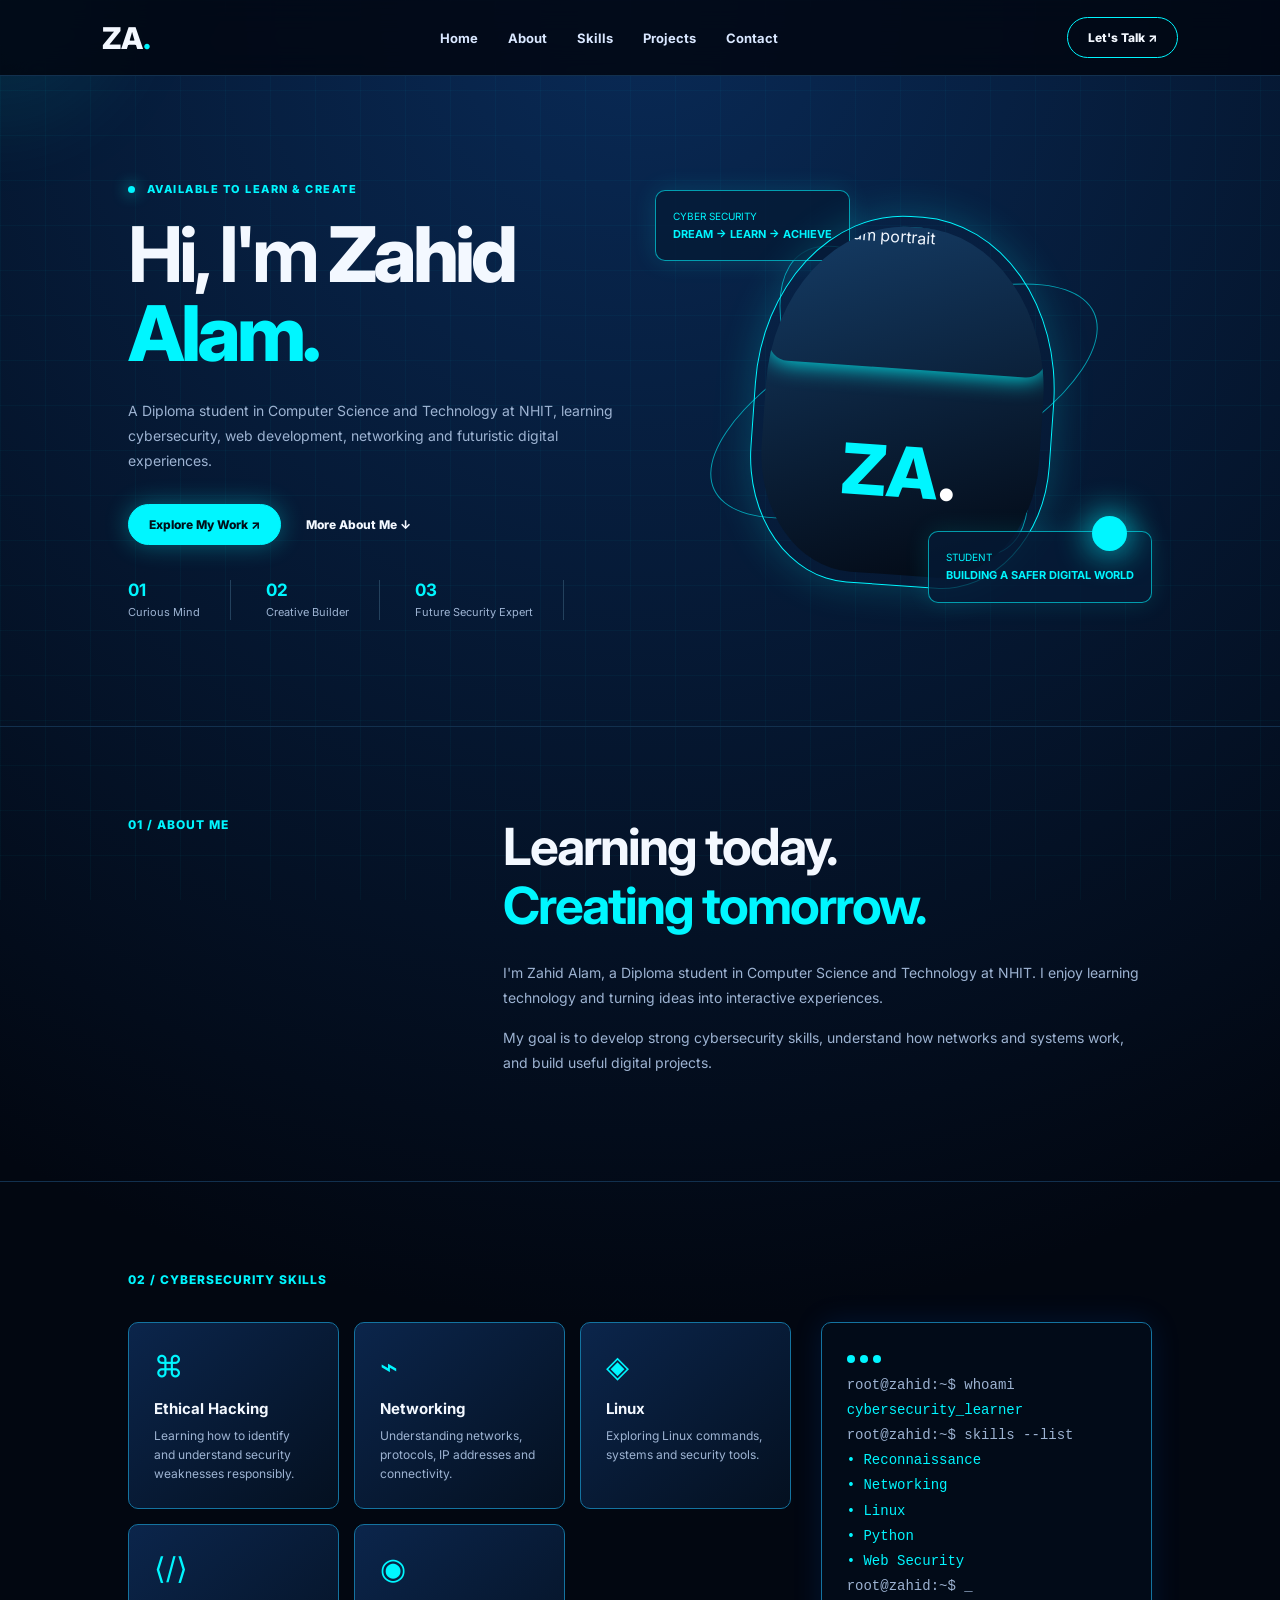
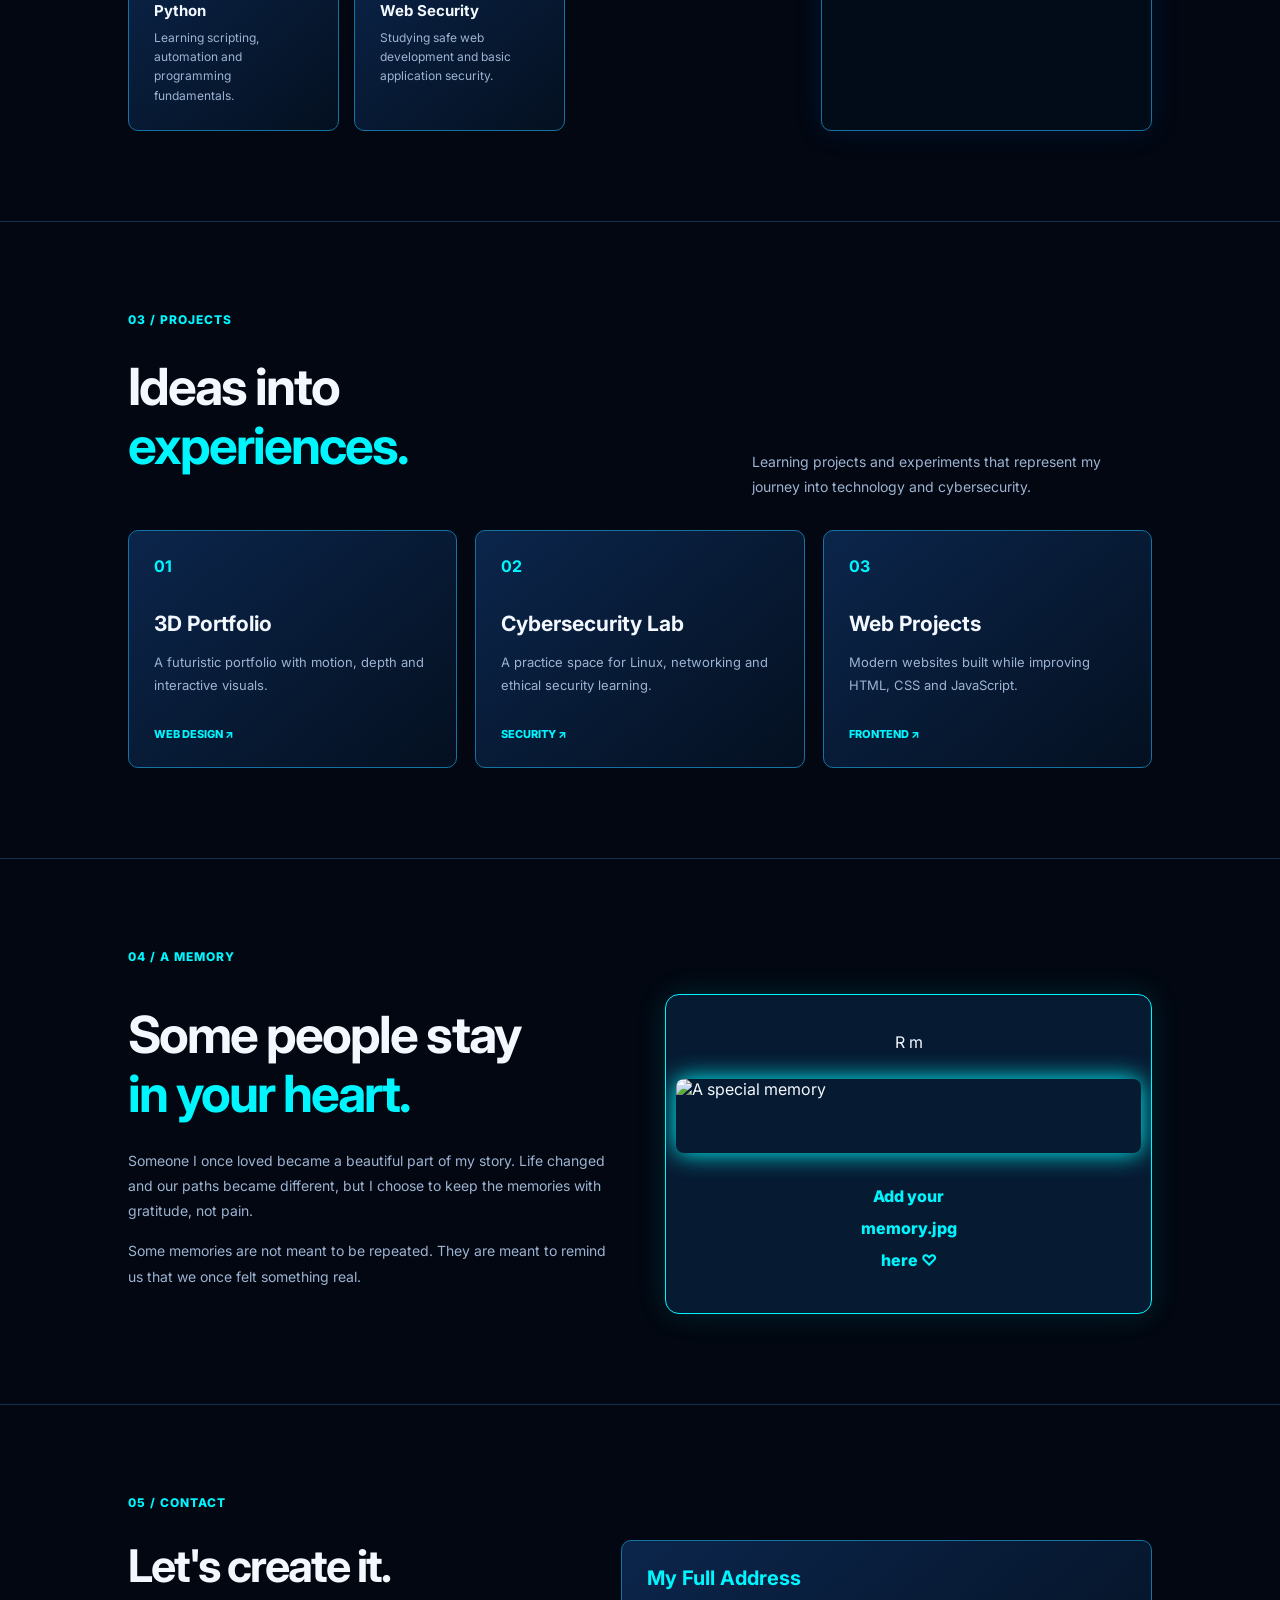
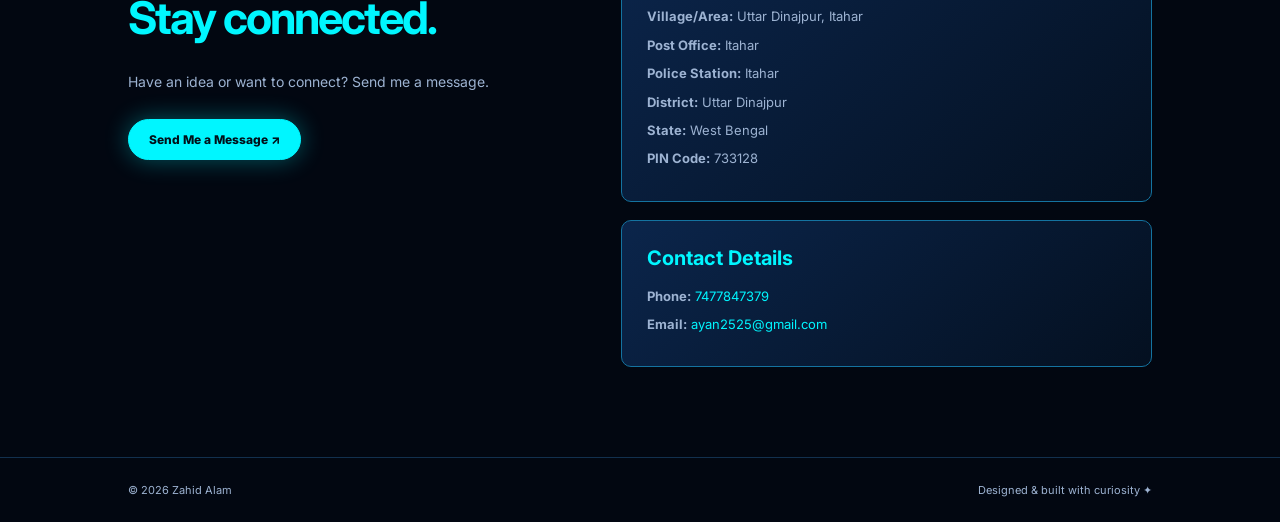
==== index.html @ 46b8267a "Add files via upload" ====
<!DOCTYPE html>
<html lang="en">
<head>
  <meta charset="UTF-8">
  <meta name="viewport" content="width=device-width, initial-scale=1.0">
  <title>Zahid Alam | Cybersecurity Portfolio</title>
  <link rel="preconnect" href="https://fonts.googleapis.com">
  <link href="https://fonts.googleapis.com/css2?family=Inter:wght@400;500;600;700;800&display=swap" rel="stylesheet">
  <link rel="stylesheet" href="style.css">
</head>
<body>
  <div class="cursor-glow"></div>
  <div class="grid-bg"></div>

  <header class="navbar">
    <a href="#home" class="logo">ZA<span>.</span></a>
    <nav>
      <a href="#home">Home</a>
      <a href="#about">About</a>
      <a href="#skills">Skills</a>
      <a href="#projects">Projects</a>
      <a href="#contact">Contact</a>
    </nav>
    <a href="#contact" class="outline-btn">Let's Talk ↗</a>
  </header>

  <main>
    <section id="home" class="hero section">
      <div class="hero-text reveal">
        <div class="eyebrow"><span></span> AVAILABLE TO LEARN & CREATE</div>
        <h1>Hi, I'm <b>Zahid</b><br><strong>Alam.</strong></h1>
        <p>A Diploma student in Computer Science and Technology at NHIT, learning cybersecurity, web development, networking and futuristic digital experiences.</p>
        <div class="buttons">
          <a href="#projects" class="primary-btn">Explore My Work ↗</a>
          <a href="#about" class="text-btn">More About Me ↓</a>
        </div>
        <div class="stats">
          <div><b>01</b><span>Curious Mind</span></div>
          <div><b>02</b><span>Creative Builder</span></div>
          <div><b>03</b><span>Future Security Expert</span></div>
        </div>
      </div>

      <div class="hero-art reveal">
        <div class="orbit orbit-one"></div>
        <div class="orbit orbit-two"></div>
        <div class="holo-card top-card">CYBER SECURITY<br><b>DREAM → LEARN → ACHIEVE</b></div>
        <div class="portrait">
          <div class="portrait-inner">
            <img src="images/zahid.jpg" alt="Zahid Alam portrait">
            <div class="avatar-placeholder">ZA<span>.</span></div>
          </div>
        </div>
        <div class="holo-card bottom-card">STUDENT<br><b>BUILDING A SAFER DIGITAL WORLD</b></div>
        <div class="orb"></div>
      </div>
    </section>

    <section id="about" class="section two-column">
      <div class="section-label">01 / ABOUT ME</div>
      <div class="content">
        <h2>Learning today.<br><span>Creating tomorrow.</span></h2>
        <p>I'm Zahid Alam, a Diploma student in Computer Science and Technology at NHIT. I enjoy learning technology and turning ideas into interactive experiences.</p>
        <p>My goal is to develop strong cybersecurity skills, understand how networks and systems work, and build useful digital projects.</p>
      </div>
    </section>

    <section id="skills" class="section">
      <div class="section-label">02 / CYBERSECURITY SKILLS</div>
      <div class="skills-layout">
        <div class="skills-grid">
          <div class="skill-card"><i>⌘</i><h3>Ethical Hacking</h3><p>Learning how to identify and understand security weaknesses responsibly.</p></div>
          <div class="skill-card"><i>⌁</i><h3>Networking</h3><p>Understanding networks, protocols, IP addresses and connectivity.</p></div>
          <div class="skill-card"><i>◈</i><h3>Linux</h3><p>Exploring Linux commands, systems and security tools.</p></div>
          <div class="skill-card"><i>⟨/⟩</i><h3>Python</h3><p>Learning scripting, automation and programming fundamentals.</p></div>
          <div class="skill-card"><i>◉</i><h3>Web Security</h3><p>Studying safe web development and basic application security.</p></div>
        </div>
        <div class="terminal">
          <div class="terminal-head"><span></span><span></span><span></span></div>
          <p>root@zahid:~$ whoami</p>
          <p class="cyan">cybersecurity_learner</p>
          <p>root@zahid:~$ skills --list</p>
          <p class="cyan">• Reconnaissance</p>
          <p class="cyan">• Networking</p>
          <p class="cyan">• Linux</p>
          <p class="cyan">• Python</p>
          <p class="cyan">• Web Security</p>
          <p>root@zahid:~$ <span class="blink">_</span></p>
        </div>
      </div>
    </section>

    <section id="projects" class="section">
      <div class="section-label">03 / PROJECTS</div>
      <div class="heading-row">
        <div><h2>Ideas into<br><span>experiences.</span></h2></div>
        <p>Learning projects and experiments that represent my journey into technology and cybersecurity.</p>
      </div>
      <div class="project-grid">
        <article class="project-card"><b>01</b><h3>3D Portfolio</h3><p>A futuristic portfolio with motion, depth and interactive visuals.</p><span>WEB DESIGN ↗</span></article>
        <article class="project-card"><b>02</b><h3>Cybersecurity Lab</h3><p>A practice space for Linux, networking and ethical security learning.</p><span>SECURITY ↗</span></article>
        <article class="project-card"><b>03</b><h3>Web Projects</h3><p>Modern websites built while improving HTML, CSS and JavaScript.</p><span>FRONTEND ↗</span></article>
      </div>
    </section>

    <section id="memory" class="section memory-section">
      <div class="section-label">04 / A MEMORY</div>
      <div class="memory-content">
        <div>
          <h2>Some people stay<br><span>in your heart.</span></h2>
          <p>Someone I once loved became a beautiful part of my story. Life changed and our paths became different, but I choose to keep the memories with gratitude, not pain.</p>
          <p>Some memories are not meant to be repeated. They are meant to remind us that we once felt something real.</p>
        </div>
        <div class="memory-frame">
          R m<img src="images/memory.jpg" alt="A special memory">
          <div class="memory-placeholder">Add your<br>memory.jpg<br>here ♡</div>
        </div>
      </div>
    </section>

    <section id="contact" class="section contact-section">
      <div class="section-label">05 / CONTACT</div>
      <div class="contact-layout">
        <div>
          <h2>Let's create it.<br><span>Stay connected.</span></h2>
          <p>Have an idea or want to connect? Send me a message.</p>
          <a class="primary-btn" href="mailto:ayan2525@gmail.com">Send Me a Message ↗</a>
        </div>
        <div class="contact-cards">
          <div class="contact-card">
            <h3>My Full Address</h3>
            <p><b>Village/Area:</b> Uttar Dinajpur, Itahar</p>
            <p><b>Post Office:</b> Itahar</p>
            <p><b>Police Station:</b> Itahar</p>
            <p><b>District:</b> Uttar Dinajpur</p>
            <p><b>State:</b> West Bengal</p>
            <p><b>PIN Code:</b> 733128</p>
          </div>
          <div class="contact-card">
            <h3>Contact Details</h3>
            <p><b>Phone:</b> <a href="tel:7477847379">7477847379</a></p>
            <p><b>Email:</b> <a href="mailto:ayan2525@gmail.com">ayan2525@gmail.com</a></p>
          </div>
        </div>
      </div>
    </section>
  </main>

  <footer><span>© 2026 Zahid Alam</span><span>Designed & built with curiosity ✦</span></footer>
  <script src="script.js"></script>
</body>
</html>
---- style.css ----
*{margin:0;padding:0;box-sizing:border-box}
:root{--bg:#020711;--panel:#07152d;--cyan:#00f6ff;--blue:#1764ff;--text:#f3f8ff;--muted:#9db3d2}
html{scroll-behavior:smooth}
body{font-family:Inter,sans-serif;background:radial-gradient(circle at 50% 0,#092a56 0,transparent 35%),var(--bg);color:var(--text);overflow-x:hidden}
body:before{content:"";position:fixed;inset:0;background:linear-gradient(rgba(0,246,255,.035) 1px,transparent 1px),linear-gradient(90deg,rgba(0,246,255,.035) 1px,transparent 1px);background-size:45px 45px;pointer-events:none;z-index:-1}
a{color:inherit;text-decoration:none}.navbar{height:76px;display:flex;align-items:center;justify-content:space-between;padding:0 8%;border-bottom:1px solid #12304e;position:sticky;top:0;background:rgba(2,7,17,.85);backdrop-filter:blur(15px);z-index:20}.logo{font-size:30px;font-weight:800}.logo span,h1 strong,h2 span{color:var(--cyan)}nav{display:flex;gap:30px}nav a{font-size:13px;font-weight:700;color:#d9e7ff}nav a:hover{color:var(--cyan)}.outline-btn,.primary-btn{border:1px solid var(--cyan);border-radius:30px;padding:12px 20px;font-size:12px;font-weight:800}.primary-btn{display:inline-block;background:var(--cyan);color:#00101a;box-shadow:0 0 25px #00f6ff55}.section{padding:90px 10%;border-bottom:1px solid #12304e;position:relative}.hero{min-height:650px;display:grid;grid-template-columns:1fr 1fr;align-items:center;gap:30px}.eyebrow{font-size:11px;letter-spacing:1.5px;color:var(--cyan);font-weight:800;margin-bottom:20px}.eyebrow span{display:inline-block;width:7px;height:7px;background:var(--cyan);border-radius:50%;box-shadow:0 0 15px var(--cyan);margin-right:8px}h1{font-size:clamp(45px,6vw,80px);line-height:1.02;letter-spacing:-4px;margin-bottom:25px}h1 b{font-weight:800}h1 strong{font-weight:800}p{color:var(--muted);line-height:1.8;font-size:14px}.hero-text>p{max-width:540px}.buttons{display:flex;gap:25px;align-items:center;margin:30px 0}.text-btn{font-size:12px;font-weight:800}.stats{display:flex;gap:35px;margin-top:35px}.stats div{border-right:1px solid #23415d;padding-right:30px}.stats b{display:block;color:var(--cyan);font-size:17px}.stats span{font-size:11px;color:var(--muted)}.hero-art{height:470px;position:relative;display:grid;place-items:center}.portrait{width:300px;height:370px;border:1px solid var(--cyan);border-radius:48% 48% 35% 35%;padding:10px;transform:rotate(4deg);box-shadow:0 0 40px #00f6ff33}.portrait-inner{height:100%;border-radius:inherit;background:linear-gradient(160deg,#153d67,#020711);display:grid;place-items:center;overflow:hidden}.portrait img{width:100%;height:100%;object-fit:cover}.avatar-placeholder{font-size:70px;font-weight:800;color:var(--cyan)}.avatar-placeholder span{color:white}.orbit{position:absolute;border:1px solid #00f6ff99;border-radius:50%;width:420px;height:170px;transform:rotate(-25deg)}.orbit-two{transform:rotate(55deg);width:360px}.orb{position:absolute;width:35px;height:35px;border-radius:50%;background:var(--cyan);box-shadow:0 0 35px var(--cyan);right:5%;bottom:18%}.holo-card{position:absolute;border:1px solid #00f6ff99;background:#061b36cc;padding:17px;border-radius:10px;color:var(--cyan);font-size:10px;line-height:1.7;box-shadow:0 0 25px #00f6ff22}.holo-card b{font-size:11px}.top-card{top:5%;left:0}.bottom-card{bottom:7%;right:0}.two-column{display:grid;grid-template-columns:1fr 2fr;gap:50px}.section-label{color:var(--cyan);font-size:12px;font-weight:800;letter-spacing:1px}.content h2,h2{font-size:clamp(32px,4vw,52px);line-height:1.15;letter-spacing:-2px;margin-bottom:25px}.content p{margin:15px 0;max-width:700px}.skills-layout{display:grid;grid-template-columns:2fr 1fr;gap:30px;margin-top:35px}.skills-grid{display:grid;grid-template-columns:repeat(3,1fr);gap:15px}.skill-card,.project-card,.contact-card{background:linear-gradient(140deg,#0b254b,#041020);border:1px solid #1473a0;border-radius:10px;padding:25px;transition:.3s}.skill-card:hover,.project-card:hover{transform:translateY(-7px);box-shadow:0 0 25px #00f6ff22}.skill-card i{font-style:normal;color:var(--cyan);font-size:30px}.skill-card h3{font-size:15px;margin:15px 0 8px}.skill-card p{font-size:12px;line-height:1.6}.terminal{border:1px solid #1473a0;border-radius:10px;padding:25px;background:#020b18;font-family:monospace;font-size:12px;line-height:2.1;box-shadow:0 0 30px #006dff22}.terminal-head span{display:inline-block;width:8px;height:8px;border-radius:50%;background:var(--cyan);margin-right:5px}.cyan{color:var(--cyan)}.blink{animation:blink 1s infinite}@keyframes blink{50%{opacity:0}}.heading-row{display:flex;justify-content:space-between;align-items:end;gap:30px;margin:30px 0}.heading-row p{max-width:400px}.project-grid{display:grid;grid-template-columns:repeat(3,1fr);gap:18px}.project-card b{color:var(--cyan)}.project-card h3{font-size:21px;margin:35px 0 15px}.project-card p{font-size:13px;margin-bottom:25px}.project-card span{color:var(--cyan);font-size:11px;font-weight:800}.memory-content{display:grid;grid-template-columns:1fr 1fr;gap:50px;margin-top:30px;align-items:center}.memory-content p{margin:15px 0}.memory-frame{height:320px;border:1px solid var(--cyan);border-radius:14px;padding:10px;background:#061a32;box-shadow:0 0 30px #00f6ff22;display:grid;place-items:center;overflow:hidden}.memory-frame img{width:100%;height:100%;object-fit:cover;border-radius:8px}.memory-placeholder{text-align:center;color:var(--cyan);line-height:2;font-weight:800}.contact-layout{display:grid;grid-template-columns:1fr 1.2fr;gap:50px;align-items:start;margin-top:30px}.contact-layout h2{font-size:45px}.contact-layout p{margin:15px 0 25px}.contact-cards{display:grid;gap:18px}.contact-card h3{font-size:20px;color:var(--cyan);margin-bottom:15px}.contact-card p{margin:5px 0;font-size:13px}.contact-card a{color:var(--cyan)}footer{display:flex;justify-content:space-between;padding:25px 10%;font-size:11px;color:var(--muted)}.cursor-glow{position:fixed;width:250px;height:250px;border-radius:50%;background:#00f6ff12;filter:blur(40px);pointer-events:none;transform:translate(-50%,-50%);z-index:-1}.reveal{animation:rise 1s ease both}@keyframes rise{from{opacity:0;transform:translateY(25px)}to{opacity:1;transform:translateY(0)}}@media(max-width:900px){nav{display:none}.hero,.two-column,.skills-layout,.memory-content,.contact-layout{grid-template-columns:1fr}.hero-art{height:400px}.skills-grid{grid-template-columns:repeat(2,1fr)}.project-grid{grid-template-columns:1fr}.section{padding:65px 7%}.heading-row{display:block}.heading-row p{margin-top:20px}.stats{gap:15px}.stats div{padding-right:12px}}@media(max-width:500px){.skills-grid{grid-template-columns:1fr}.navbar{padding:0 5%}.outline-btn{padding:9px 12px}.hero-art{transform:scale(.8);margin:-40px 0}.buttons{flex-wrap:wrap}}
img {
    width: 100%;
    border-radius: 20px;
    box-shadow: 0 0 25px cyan;
    transition: 0.5s;
}

img:hover {
    transform: scale(1.05) rotateY(5deg);
}
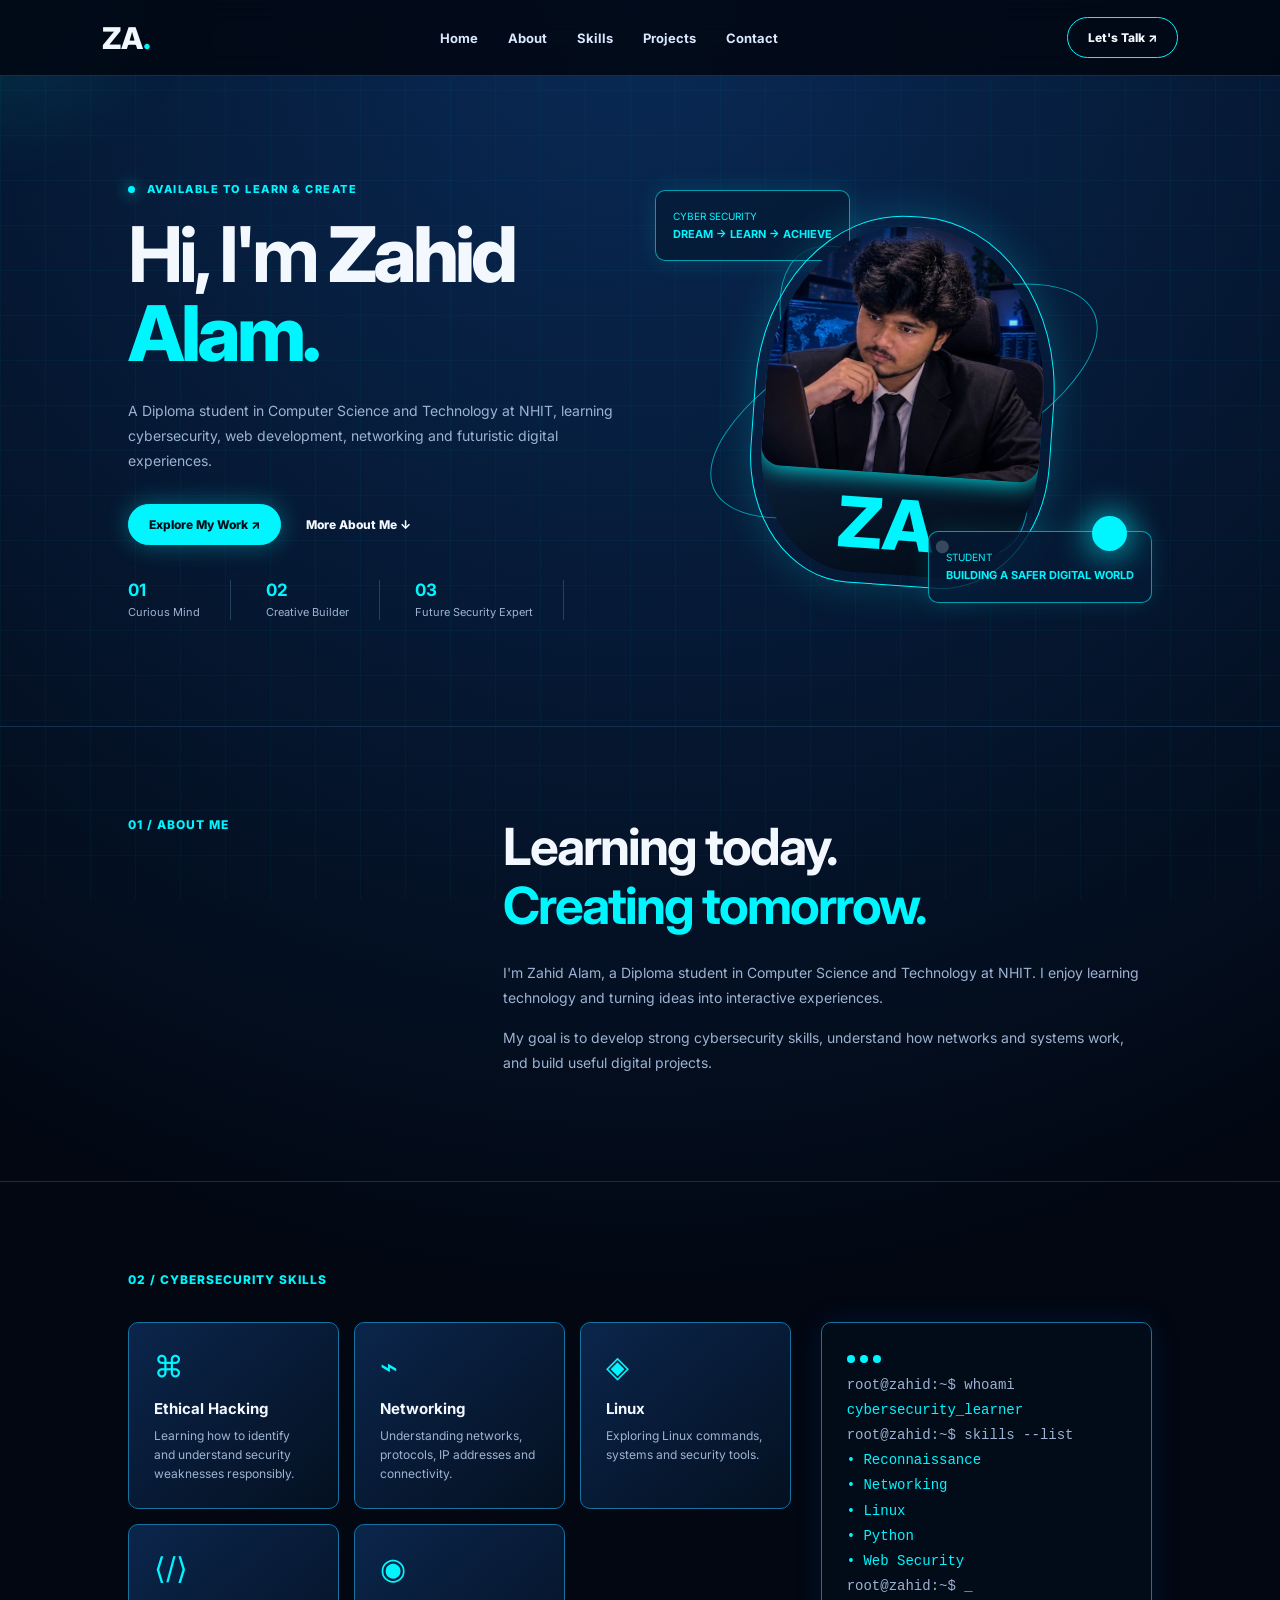
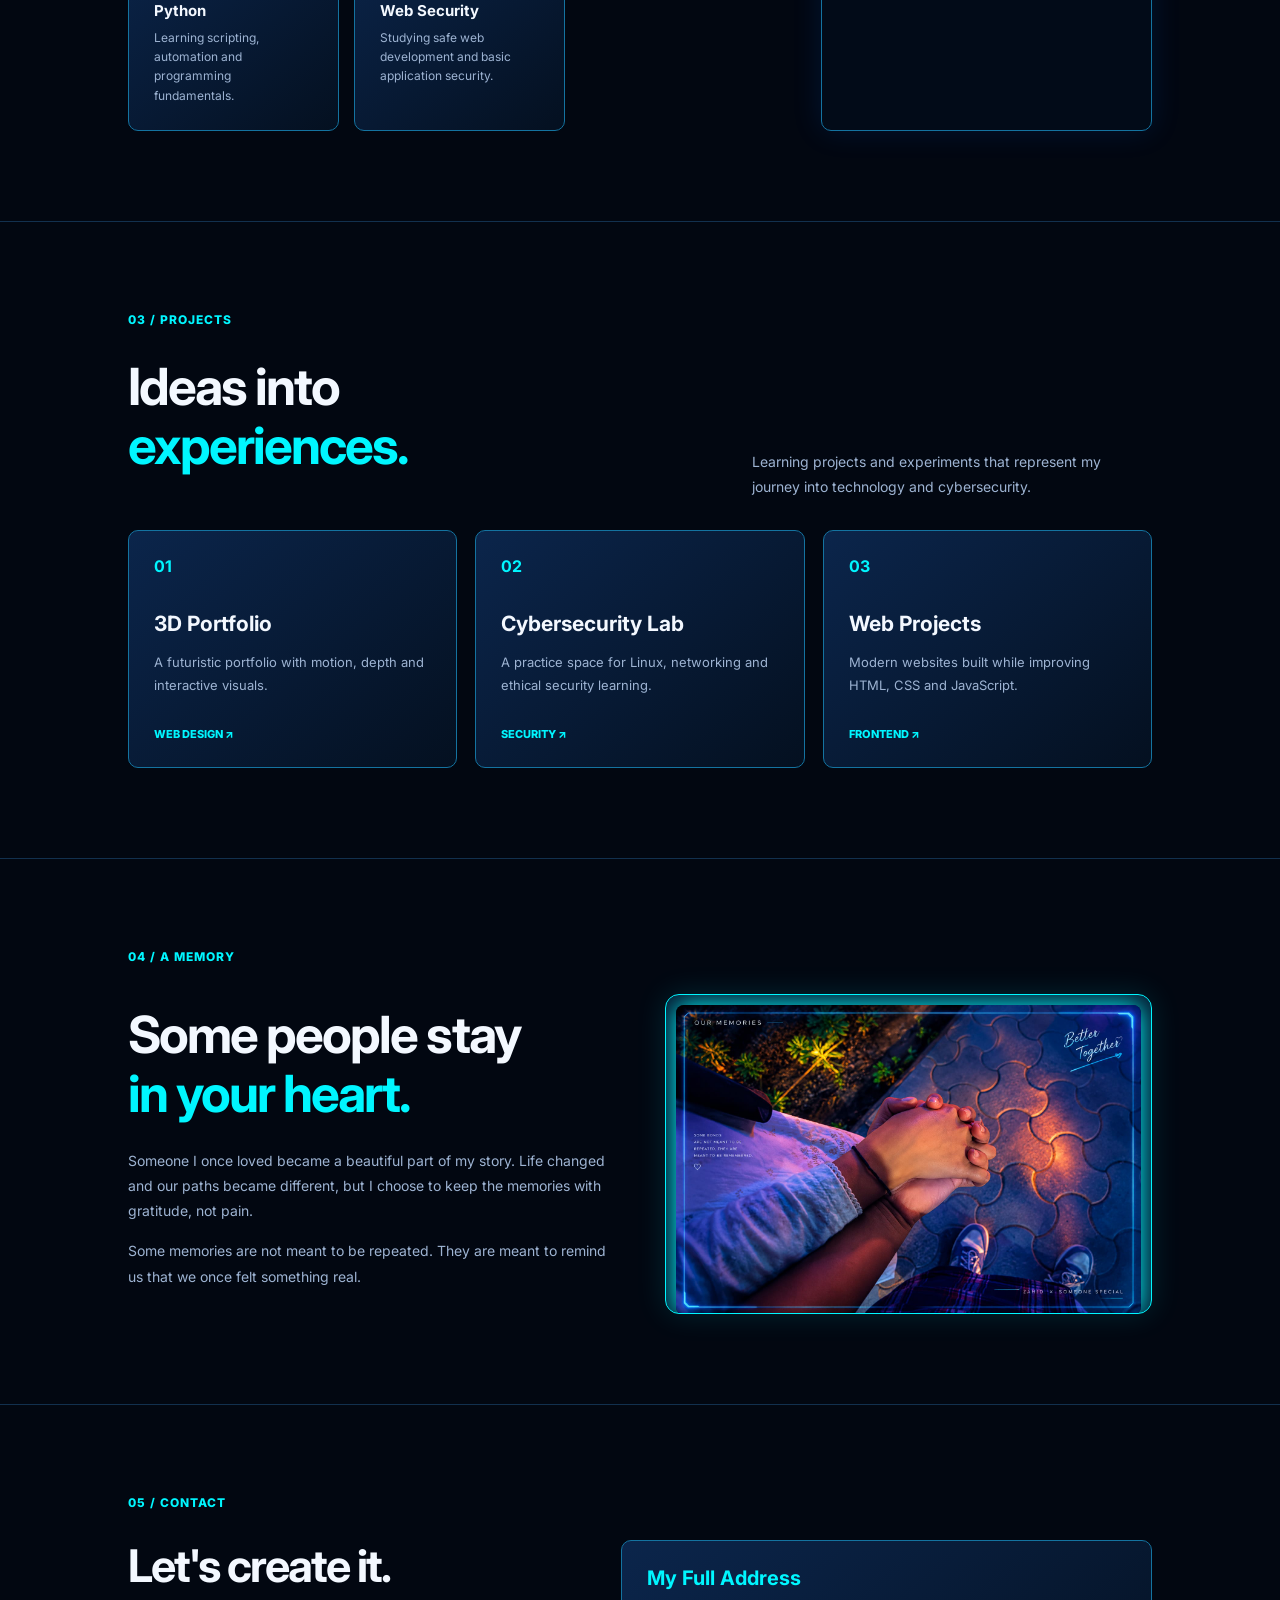
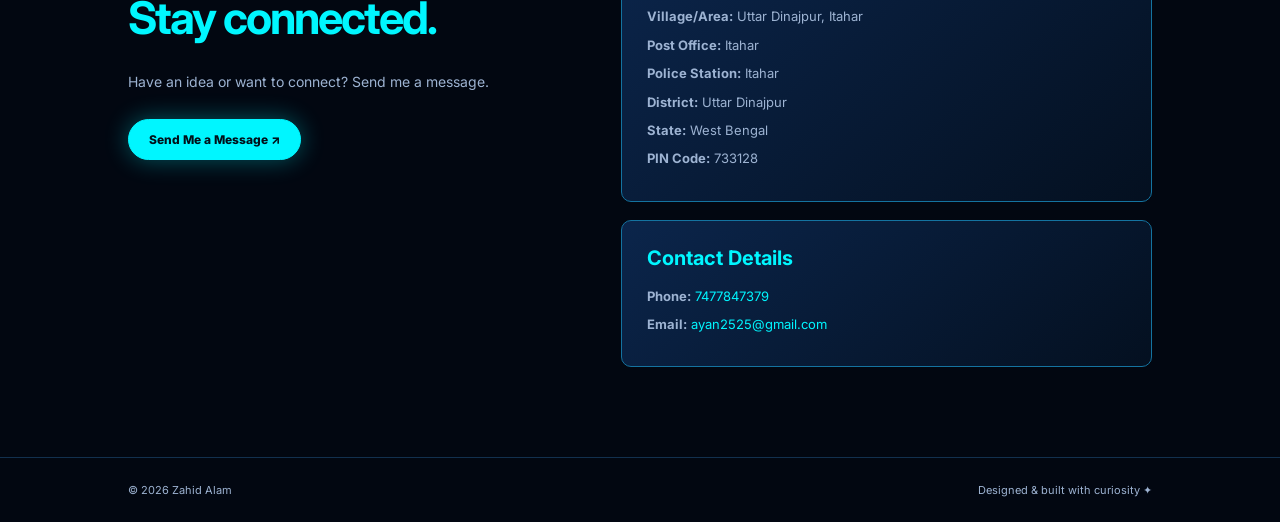
==== commit 9376c34b: "Add files via upload" ====
--- a/index.html
+++ b/index.html
@@ -47,7 +47,7 @@
         <div class="holo-card top-card">CYBER SECURITY<br><b>DREAM → LEARN → ACHIEVE</b></div>
         <div class="portrait">
           <div class="portrait-inner">
-            <img src="images/zahid.jpg" alt="Zahid Alam portrait">
+            <img src="zahid.jpg" alt="Zahid Alam portrait">
             <div class="avatar-placeholder">ZA<span>.</span></div>
           </div>
         </div>
@@ -112,7 +112,7 @@
           <p>Some memories are not meant to be repeated. They are meant to remind us that we once felt something real.</p>
         </div>
         <div class="memory-frame">
-          R m<img src="images/memory.jpg" alt="A special memory">
+          <img src="memory.jpg">
           <div class="memory-placeholder">Add your<br>memory.jpg<br>here ♡</div>
         </div>
       </div>
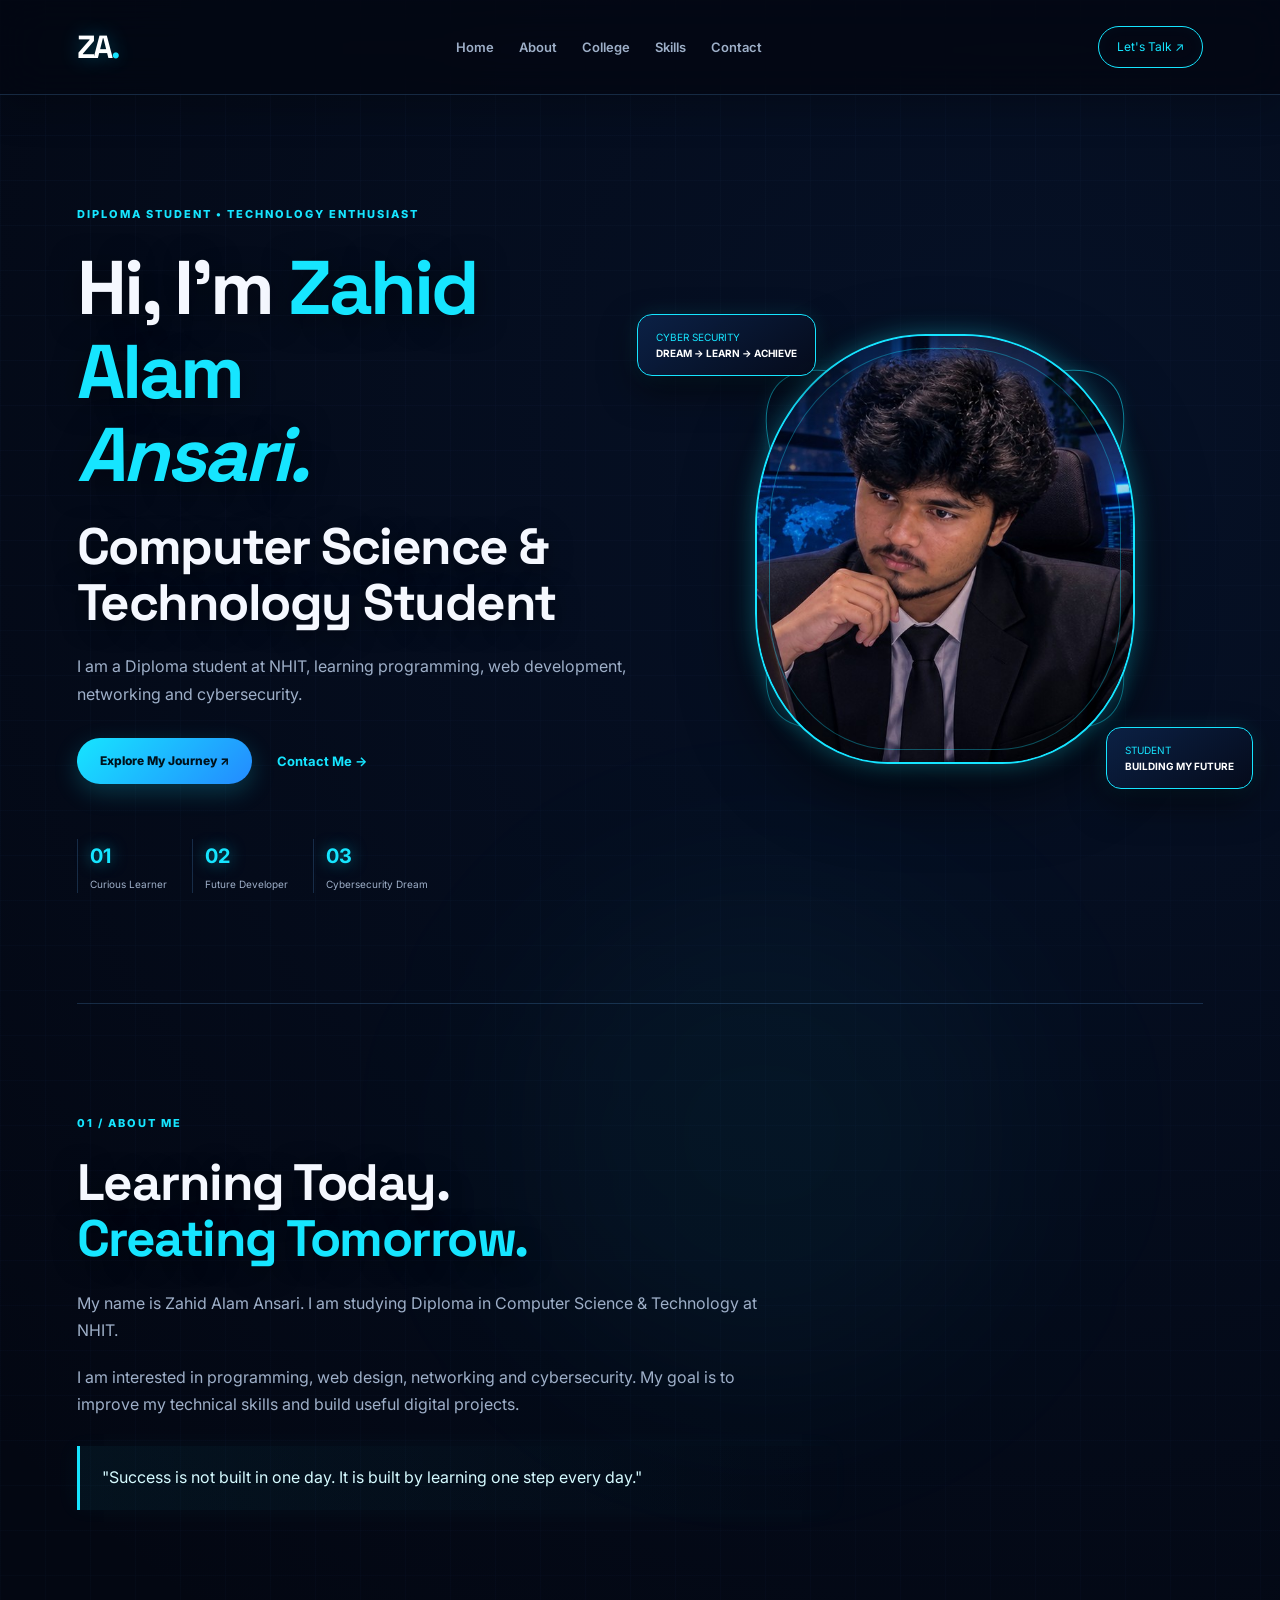
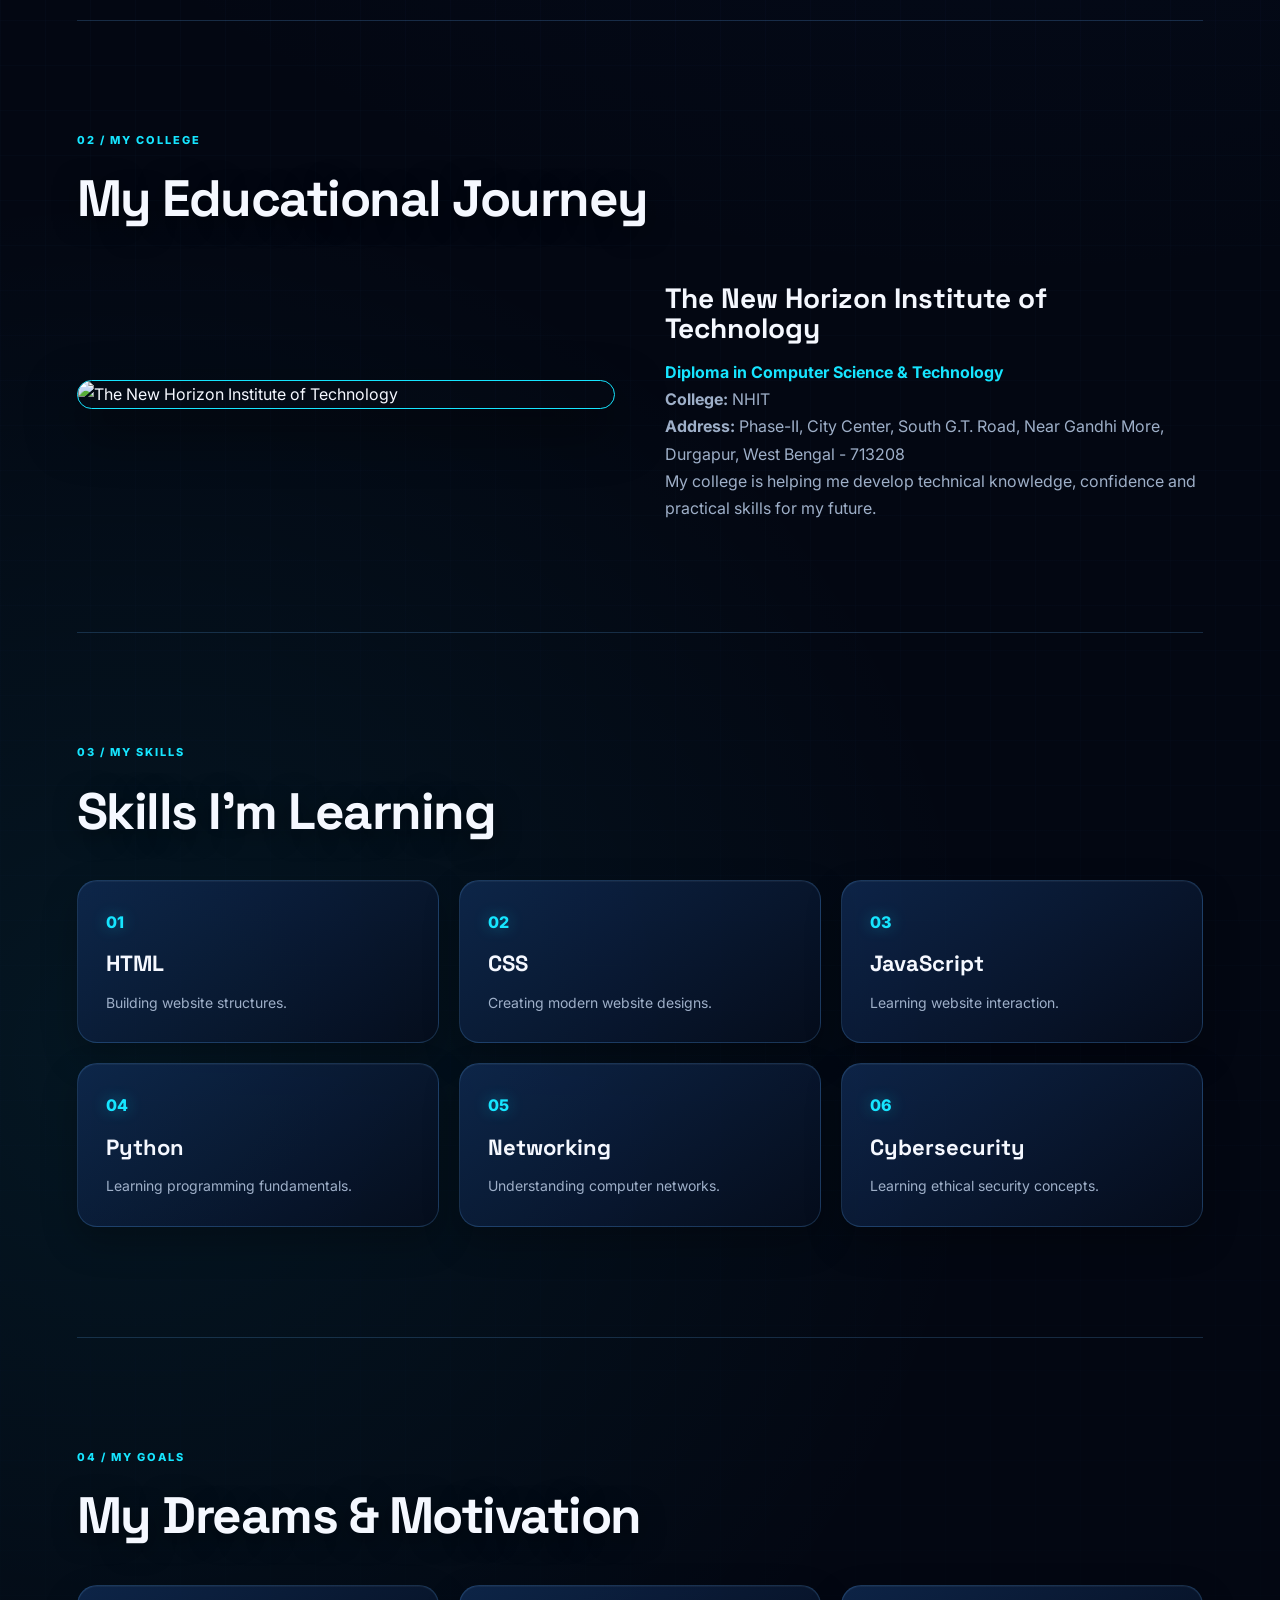
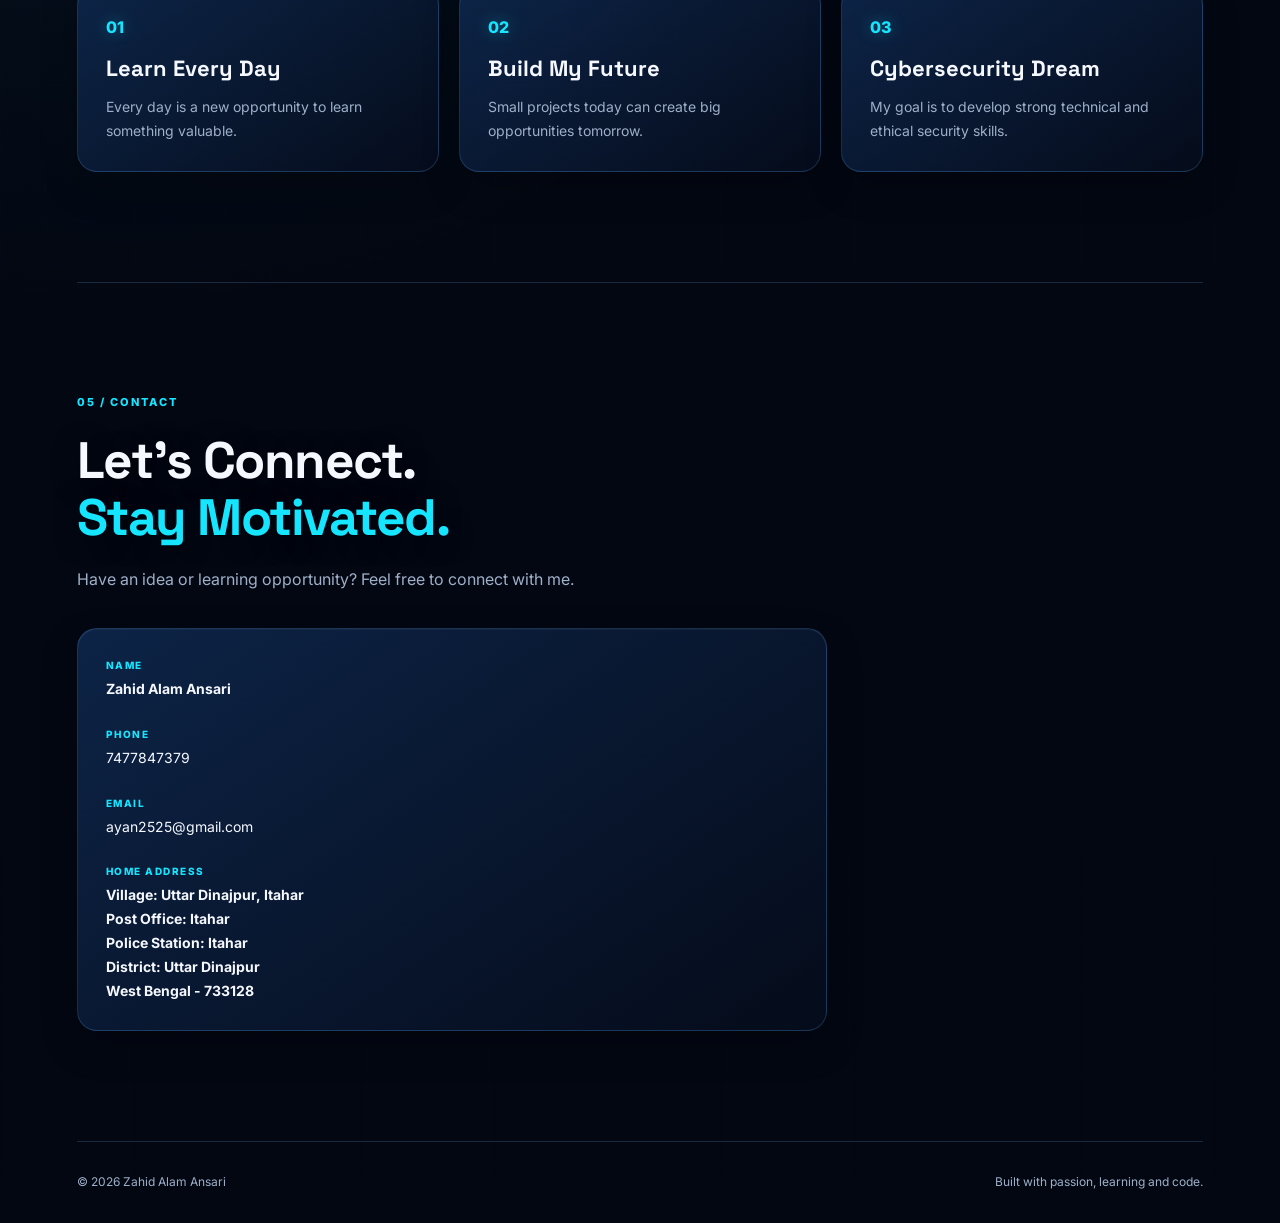
==== commit a1105840: "Add files via upload" ====
--- a/index.html
+++ b/index.html
@@ -1,152 +1,430 @@
-<!DOCTYPE html>
-<html lang="en">
-<head>
-  <meta charset="UTF-8">
-  <meta name="viewport" content="width=device-width, initial-scale=1.0">
-  <title>Zahid Alam | Cybersecurity Portfolio</title>
-  <link rel="preconnect" href="https://fonts.googleapis.com">
-  <link href="https://fonts.googleapis.com/css2?family=Inter:wght@400;500;600;700;800&display=swap" rel="stylesheet">
-  <link rel="stylesheet" href="style.css">
-</head>
-<body>
-  <div class="cursor-glow"></div>
-  <div class="grid-bg"></div>
-
-  <header class="navbar">
-    <a href="#home" class="logo">ZA<span>.</span></a>
-    <nav>
-      <a href="#home">Home</a>
-      <a href="#about">About</a>
-      <a href="#skills">Skills</a>
-      <a href="#projects">Projects</a>
-      <a href="#contact">Contact</a>
-    </nav>
-    <a href="#contact" class="outline-btn">Let's Talk ↗</a>
-  </header>
-
-  <main>
-    <section id="home" class="hero section">
-      <div class="hero-text reveal">
-        <div class="eyebrow"><span></span> AVAILABLE TO LEARN & CREATE</div>
-        <h1>Hi, I'm <b>Zahid</b><br><strong>Alam.</strong></h1>
-        <p>A Diploma student in Computer Science and Technology at NHIT, learning cybersecurity, web development, networking and futuristic digital experiences.</p>
-        <div class="buttons">
-          <a href="#projects" class="primary-btn">Explore My Work ↗</a>
-          <a href="#about" class="text-btn">More About Me ↓</a>
-        </div>
-        <div class="stats">
-          <div><b>01</b><span>Curious Mind</span></div>
-          <div><b>02</b><span>Creative Builder</span></div>
-          <div><b>03</b><span>Future Security Expert</span></div>
-        </div>
-      </div>
-
-      <div class="hero-art reveal">
-        <div class="orbit orbit-one"></div>
-        <div class="orbit orbit-two"></div>
-        <div class="holo-card top-card">CYBER SECURITY<br><b>DREAM → LEARN → ACHIEVE</b></div>
-        <div class="portrait">
-          <div class="portrait-inner">
-            <img src="zahid.jpg" alt="Zahid Alam portrait">
-            <div class="avatar-placeholder">ZA<span>.</span></div>
-          </div>
-        </div>
-        <div class="holo-card bottom-card">STUDENT<br><b>BUILDING A SAFER DIGITAL WORLD</b></div>
-        <div class="orb"></div>
-      </div>
-    </section>
-
-    <section id="about" class="section two-column">
-      <div class="section-label">01 / ABOUT ME</div>
-      <div class="content">
-        <h2>Learning today.<br><span>Creating tomorrow.</span></h2>
-        <p>I'm Zahid Alam, a Diploma student in Computer Science and Technology at NHIT. I enjoy learning technology and turning ideas into interactive experiences.</p>
-        <p>My goal is to develop strong cybersecurity skills, understand how networks and systems work, and build useful digital projects.</p>
-      </div>
-    </section>
-
-    <section id="skills" class="section">
-      <div class="section-label">02 / CYBERSECURITY SKILLS</div>
-      <div class="skills-layout">
-        <div class="skills-grid">
-          <div class="skill-card"><i>⌘</i><h3>Ethical Hacking</h3><p>Learning how to identify and understand security weaknesses responsibly.</p></div>
-          <div class="skill-card"><i>⌁</i><h3>Networking</h3><p>Understanding networks, protocols, IP addresses and connectivity.</p></div>
-          <div class="skill-card"><i>◈</i><h3>Linux</h3><p>Exploring Linux commands, systems and security tools.</p></div>
-          <div class="skill-card"><i>⟨/⟩</i><h3>Python</h3><p>Learning scripting, automation and programming fundamentals.</p></div>
-          <div class="skill-card"><i>◉</i><h3>Web Security</h3><p>Studying safe web development and basic application security.</p></div>
-        </div>
-        <div class="terminal">
-          <div class="terminal-head"><span></span><span></span><span></span></div>
-          <p>root@zahid:~$ whoami</p>
-          <p class="cyan">cybersecurity_learner</p>
-          <p>root@zahid:~$ skills --list</p>
-          <p class="cyan">• Reconnaissance</p>
-          <p class="cyan">• Networking</p>
-          <p class="cyan">• Linux</p>
-          <p class="cyan">• Python</p>
-          <p class="cyan">• Web Security</p>
-          <p>root@zahid:~$ <span class="blink">_</span></p>
-        </div>
-      </div>
-    </section>
-
-    <section id="projects" class="section">
-      <div class="section-label">03 / PROJECTS</div>
-      <div class="heading-row">
-        <div><h2>Ideas into<br><span>experiences.</span></h2></div>
-        <p>Learning projects and experiments that represent my journey into technology and cybersecurity.</p>
-      </div>
-      <div class="project-grid">
-        <article class="project-card"><b>01</b><h3>3D Portfolio</h3><p>A futuristic portfolio with motion, depth and interactive visuals.</p><span>WEB DESIGN ↗</span></article>
-        <article class="project-card"><b>02</b><h3>Cybersecurity Lab</h3><p>A practice space for Linux, networking and ethical security learning.</p><span>SECURITY ↗</span></article>
-        <article class="project-card"><b>03</b><h3>Web Projects</h3><p>Modern websites built while improving HTML, CSS and JavaScript.</p><span>FRONTEND ↗</span></article>
-      </div>
-    </section>
-
-    <section id="memory" class="section memory-section">
-      <div class="section-label">04 / A MEMORY</div>
-      <div class="memory-content">
-        <div>
-          <h2>Some people stay<br><span>in your heart.</span></h2>
-          <p>Someone I once loved became a beautiful part of my story. Life changed and our paths became different, but I choose to keep the memories with gratitude, not pain.</p>
-          <p>Some memories are not meant to be repeated. They are meant to remind us that we once felt something real.</p>
-        </div>
-        <div class="memory-frame">
-          <img src="memory.jpg">
-          <div class="memory-placeholder">Add your<br>memory.jpg<br>here ♡</div>
-        </div>
-      </div>
-    </section>
-
-    <section id="contact" class="section contact-section">
-      <div class="section-label">05 / CONTACT</div>
-      <div class="contact-layout">
-        <div>
-          <h2>Let's create it.<br><span>Stay connected.</span></h2>
-          <p>Have an idea or want to connect? Send me a message.</p>
-          <a class="primary-btn" href="mailto:ayan2525@gmail.com">Send Me a Message ↗</a>
-        </div>
-        <div class="contact-cards">
-          <div class="contact-card">
-            <h3>My Full Address</h3>
-            <p><b>Village/Area:</b> Uttar Dinajpur, Itahar</p>
-            <p><b>Post Office:</b> Itahar</p>
-            <p><b>Police Station:</b> Itahar</p>
-            <p><b>District:</b> Uttar Dinajpur</p>
-            <p><b>State:</b> West Bengal</p>
-            <p><b>PIN Code:</b> 733128</p>
-          </div>
-          <div class="contact-card">
-            <h3>Contact Details</h3>
-            <p><b>Phone:</b> <a href="tel:7477847379">7477847379</a></p>
-            <p><b>Email:</b> <a href="mailto:ayan2525@gmail.com">ayan2525@gmail.com</a></p>
-          </div>
-        </div>
-      </div>
-    </section>
-  </main>
-
-  <footer><span>© 2026 Zahid Alam</span><span>Designed & built with curiosity ✦</span></footer>
-  <script src="script.js"></script>
-</body>
-</html>
+<!DOCTYPE html>
+<html lang="en">
+<head>
+  <meta charset="UTF-8">
+  <meta name="viewport" content="width=device-width, initial-scale=1.0">
+
+  <meta name="description"
+  content="Zahid Alam Ansari - Diploma Computer Science and Technology Student">
+
+  <title>Zahid Alam Ansari | Portfolio</title>
+
+  <link rel="stylesheet" href="style.css">
+</head>
+
+<body>
+
+<header class="navbar">
+
+  <a href="#home" class="logo">
+    ZA<span>.</span>
+  </a>
+
+  <nav>
+    <a href="#home">Home</a>
+    <a href="#about">About</a>
+    <a href="#college">College</a>
+    <a href="#skills">Skills</a>
+    <a href="#contact">Contact</a>
+  </nav>
+
+  <a href="#contact" class="nav-button">
+    Let's Talk ↗
+  </a>
+
+</header>
+
+
+<main>
+
+<!-- HOME -->
+
+<section id="home" class="hero section">
+
+  <div class="hero-text">
+
+    <p class="eyebrow">
+      DIPLOMA STUDENT • TECHNOLOGY ENTHUSIAST
+    </p>
+
+    <h1>
+      Hi, I'm <span>Zahid Alam</span>
+      <br>
+      <em>Ansari.</em>
+    </h1>
+
+    <h2>
+      Computer Science & Technology Student
+    </h2>
+
+    <p class="intro">
+      I am a Diploma student at NHIT,
+      learning programming, web development,
+      networking and cybersecurity.
+    </p>
+
+    <div class="hero-buttons">
+
+      <a href="#about" class="primary-button">
+        Explore My Journey ↗
+      </a>
+
+      <a href="#contact" class="secondary-button">
+        Contact Me →
+      </a>
+
+    </div>
+
+    <div class="mini-stats">
+
+      <div>
+        <b>01</b>
+        <span>Curious Learner</span>
+      </div>
+
+      <div>
+        <b>02</b>
+        <span>Future Developer</span>
+      </div>
+
+      <div>
+        <b>03</b>
+        <span>Cybersecurity Dream</span>
+      </div>
+
+    </div>
+
+  </div>
+
+
+  <div class="hero-visual">
+
+    <div class="orbit orbit-one"></div>
+    <div class="orbit orbit-two"></div>
+
+    <div class="portrait-card">
+
+      <img
+        src="zahid.jpg"
+        alt="Zahid Alam Ansari"
+        onerror="this.style.display='none'; document.querySelector('.avatar-text').style.display='block';"
+      >
+
+      <div class="avatar-text">
+        ZA<span>.</span>
+      </div>
+
+    </div>
+
+    <div class="floating-card top-card">
+      CYBER SECURITY
+      <br>
+      <b>DREAM → LEARN → ACHIEVE</b>
+    </div>
+
+    <div class="floating-card bottom-card">
+      STUDENT
+      <br>
+      <b>BUILDING MY FUTURE</b>
+    </div>
+
+  </div>
+
+</section>
+
+
+<!-- ABOUT -->
+
+<section id="about" class="section">
+
+  <p class="section-label">
+    01 / ABOUT ME
+  </p>
+
+  <h2>
+    Learning Today.
+    <br>
+    <span>Creating Tomorrow.</span>
+  </h2>
+
+  <div class="about-content">
+
+    <p>
+      My name is Zahid Alam Ansari.
+      I am studying Diploma in Computer Science
+      & Technology at NHIT.
+    </p>
+
+    <p>
+      I am interested in programming,
+      web design, networking and cybersecurity.
+      My goal is to improve my technical skills
+      and build useful digital projects.
+    </p>
+
+    <blockquote>
+      "Success is not built in one day.
+      It is built by learning one step every day."
+    </blockquote>
+
+  </div>
+
+</section>
+
+
+<!-- COLLEGE -->
+
+<section id="college" class="section">
+
+  <p class="section-label">
+    02 / MY COLLEGE
+  </p>
+
+  <h2>
+    My Educational Journey
+  </h2>
+
+  <div class="college-layout">
+
+    <div class="college-image">
+
+      <img
+        src="images/college.jpg"
+        alt="The New Horizon Institute of Technology"
+      >
+
+    </div>
+
+    <div class="college-info">
+
+      <h3>
+        The New Horizon Institute of Technology
+      </h3>
+
+      <p class="highlight">
+        Diploma in Computer Science & Technology
+      </p>
+
+      <p>
+        <b>College:</b> NHIT
+      </p>
+
+      <p>
+        <b>Address:</b>
+        Phase-II, City Center,
+        South G.T. Road,
+        Near Gandhi More,
+        Durgapur,
+        West Bengal - 713208
+      </p>
+
+      <p>
+        My college is helping me develop
+        technical knowledge, confidence
+        and practical skills for my future.
+      </p>
+
+    </div>
+
+  </div>
+
+</section>
+
+
+<!-- SKILLS -->
+
+<section id="skills" class="section">
+
+  <p class="section-label">
+    03 / MY SKILLS
+  </p>
+
+  <h2>
+    Skills I'm Learning
+  </h2>
+
+  <div class="skills-grid">
+
+    <div class="skill-card">
+      <span>01</span>
+      <h3>HTML</h3>
+      <p>Building website structures.</p>
+    </div>
+
+    <div class="skill-card">
+      <span>02</span>
+      <h3>CSS</h3>
+      <p>Creating modern website designs.</p>
+    </div>
+
+    <div class="skill-card">
+      <span>03</span>
+      <h3>JavaScript</h3>
+      <p>Learning website interaction.</p>
+    </div>
+
+    <div class="skill-card">
+      <span>04</span>
+      <h3>Python</h3>
+      <p>Learning programming fundamentals.</p>
+    </div>
+
+    <div class="skill-card">
+      <span>05</span>
+      <h3>Networking</h3>
+      <p>Understanding computer networks.</p>
+    </div>
+
+    <div class="skill-card">
+      <span>06</span>
+      <h3>Cybersecurity</h3>
+      <p>Learning ethical security concepts.</p>
+    </div>
+
+  </div>
+
+</section>
+
+
+<!-- GOALS -->
+
+<section id="goals" class="section">
+
+  <p class="section-label">
+    04 / MY GOALS
+  </p>
+
+  <h2>
+    My Dreams & Motivation
+  </h2>
+
+  <div class="goals-grid">
+
+    <div class="goal-card">
+      <span>01</span>
+      <h3>Learn Every Day</h3>
+      <p>
+        Every day is a new opportunity
+        to learn something valuable.
+      </p>
+    </div>
+
+    <div class="goal-card">
+      <span>02</span>
+      <h3>Build My Future</h3>
+      <p>
+        Small projects today can create
+        big opportunities tomorrow.
+      </p>
+    </div>
+
+    <div class="goal-card">
+      <span>03</span>
+      <h3>Cybersecurity Dream</h3>
+      <p>
+        My goal is to develop strong
+        technical and ethical security skills.
+      </p>
+    </div>
+
+  </div>
+
+</section>
+
+
+<!-- CONTACT -->
+
+<section id="contact" class="section contact-section">
+
+  <p class="section-label">
+    05 / CONTACT
+  </p>
+
+  <h2>
+    Let's Connect.
+    <br>
+    <span>Stay Motivated.</span>
+  </h2>
+
+  <p class="contact-intro">
+    Have an idea or learning opportunity?
+    Feel free to connect with me.
+  </p>
+
+  <div class="contact-card">
+
+    <div class="contact-item">
+
+      <span>NAME</span>
+
+      <strong>
+        Zahid Alam Ansari
+      </strong>
+
+    </div>
+
+
+    <div class="contact-item">
+
+      <span>PHONE</span>
+
+      <a href="tel:7477847379">
+        7477847379
+      </a>
+
+    </div>
+
+
+    <div class="contact-item">
+
+      <span>EMAIL</span>
+
+      <a href="mailto:ayan2525@gmail.com">
+        ayan2525@gmail.com
+      </a>
+
+    </div>
+
+
+    <div class="contact-item">
+
+      <span>HOME ADDRESS</span>
+
+      <strong>
+        Village: Uttar Dinajpur, Itahar
+        <br>
+        Post Office: Itahar
+        <br>
+        Police Station: Itahar
+        <br>
+        District: Uttar Dinajpur
+        <br>
+        West Bengal - 733128
+      </strong>
+
+    </div>
+
+  </div>
+
+</section>
+
+</main>
+
+
+<footer>
+
+  <p>
+    © 2026 Zahid Alam Ansari
+  </p>
+
+  <p>
+    Built with passion, learning and code.
+  </p>
+
+</footer>
+
+
+<script src="script.js"></script>
+
+</body>
+</html>
--- a/style.css
+++ b/style.css
@@ -1,16 +1,661 @@
-*{margin:0;padding:0;box-sizing:border-box}
-:root{--bg:#020711;--panel:#07152d;--cyan:#00f6ff;--blue:#1764ff;--text:#f3f8ff;--muted:#9db3d2}
-html{scroll-behavior:smooth}
-body{font-family:Inter,sans-serif;background:radial-gradient(circle at 50% 0,#092a56 0,transparent 35%),var(--bg);color:var(--text);overflow-x:hidden}
-body:before{content:"";position:fixed;inset:0;background:linear-gradient(rgba(0,246,255,.035) 1px,transparent 1px),linear-gradient(90deg,rgba(0,246,255,.035) 1px,transparent 1px);background-size:45px 45px;pointer-events:none;z-index:-1}
-a{color:inherit;text-decoration:none}.navbar{height:76px;display:flex;align-items:center;justify-content:space-between;padding:0 8%;border-bottom:1px solid #12304e;position:sticky;top:0;background:rgba(2,7,17,.85);backdrop-filter:blur(15px);z-index:20}.logo{font-size:30px;font-weight:800}.logo span,h1 strong,h2 span{color:var(--cyan)}nav{display:flex;gap:30px}nav a{font-size:13px;font-weight:700;color:#d9e7ff}nav a:hover{color:var(--cyan)}.outline-btn,.primary-btn{border:1px solid var(--cyan);border-radius:30px;padding:12px 20px;font-size:12px;font-weight:800}.primary-btn{display:inline-block;background:var(--cyan);color:#00101a;box-shadow:0 0 25px #00f6ff55}.section{padding:90px 10%;border-bottom:1px solid #12304e;position:relative}.hero{min-height:650px;display:grid;grid-template-columns:1fr 1fr;align-items:center;gap:30px}.eyebrow{font-size:11px;letter-spacing:1.5px;color:var(--cyan);font-weight:800;margin-bottom:20px}.eyebrow span{display:inline-block;width:7px;height:7px;background:var(--cyan);border-radius:50%;box-shadow:0 0 15px var(--cyan);margin-right:8px}h1{font-size:clamp(45px,6vw,80px);line-height:1.02;letter-spacing:-4px;margin-bottom:25px}h1 b{font-weight:800}h1 strong{font-weight:800}p{color:var(--muted);line-height:1.8;font-size:14px}.hero-text>p{max-width:540px}.buttons{display:flex;gap:25px;align-items:center;margin:30px 0}.text-btn{font-size:12px;font-weight:800}.stats{display:flex;gap:35px;margin-top:35px}.stats div{border-right:1px solid #23415d;padding-right:30px}.stats b{display:block;color:var(--cyan);font-size:17px}.stats span{font-size:11px;color:var(--muted)}.hero-art{height:470px;position:relative;display:grid;place-items:center}.portrait{width:300px;height:370px;border:1px solid var(--cyan);border-radius:48% 48% 35% 35%;padding:10px;transform:rotate(4deg);box-shadow:0 0 40px #00f6ff33}.portrait-inner{height:100%;border-radius:inherit;background:linear-gradient(160deg,#153d67,#020711);display:grid;place-items:center;overflow:hidden}.portrait img{width:100%;height:100%;object-fit:cover}.avatar-placeholder{font-size:70px;font-weight:800;color:var(--cyan)}.avatar-placeholder span{color:white}.orbit{position:absolute;border:1px solid #00f6ff99;border-radius:50%;width:420px;height:170px;transform:rotate(-25deg)}.orbit-two{transform:rotate(55deg);width:360px}.orb{position:absolute;width:35px;height:35px;border-radius:50%;background:var(--cyan);box-shadow:0 0 35px var(--cyan);right:5%;bottom:18%}.holo-card{position:absolute;border:1px solid #00f6ff99;background:#061b36cc;padding:17px;border-radius:10px;color:var(--cyan);font-size:10px;line-height:1.7;box-shadow:0 0 25px #00f6ff22}.holo-card b{font-size:11px}.top-card{top:5%;left:0}.bottom-card{bottom:7%;right:0}.two-column{display:grid;grid-template-columns:1fr 2fr;gap:50px}.section-label{color:var(--cyan);font-size:12px;font-weight:800;letter-spacing:1px}.content h2,h2{font-size:clamp(32px,4vw,52px);line-height:1.15;letter-spacing:-2px;margin-bottom:25px}.content p{margin:15px 0;max-width:700px}.skills-layout{display:grid;grid-template-columns:2fr 1fr;gap:30px;margin-top:35px}.skills-grid{display:grid;grid-template-columns:repeat(3,1fr);gap:15px}.skill-card,.project-card,.contact-card{background:linear-gradient(140deg,#0b254b,#041020);border:1px solid #1473a0;border-radius:10px;padding:25px;transition:.3s}.skill-card:hover,.project-card:hover{transform:translateY(-7px);box-shadow:0 0 25px #00f6ff22}.skill-card i{font-style:normal;color:var(--cyan);font-size:30px}.skill-card h3{font-size:15px;margin:15px 0 8px}.skill-card p{font-size:12px;line-height:1.6}.terminal{border:1px solid #1473a0;border-radius:10px;padding:25px;background:#020b18;font-family:monospace;font-size:12px;line-height:2.1;box-shadow:0 0 30px #006dff22}.terminal-head span{display:inline-block;width:8px;height:8px;border-radius:50%;background:var(--cyan);margin-right:5px}.cyan{color:var(--cyan)}.blink{animation:blink 1s infinite}@keyframes blink{50%{opacity:0}}.heading-row{display:flex;justify-content:space-between;align-items:end;gap:30px;margin:30px 0}.heading-row p{max-width:400px}.project-grid{display:grid;grid-template-columns:repeat(3,1fr);gap:18px}.project-card b{color:var(--cyan)}.project-card h3{font-size:21px;margin:35px 0 15px}.project-card p{font-size:13px;margin-bottom:25px}.project-card span{color:var(--cyan);font-size:11px;font-weight:800}.memory-content{display:grid;grid-template-columns:1fr 1fr;gap:50px;margin-top:30px;align-items:center}.memory-content p{margin:15px 0}.memory-frame{height:320px;border:1px solid var(--cyan);border-radius:14px;padding:10px;background:#061a32;box-shadow:0 0 30px #00f6ff22;display:grid;place-items:center;overflow:hidden}.memory-frame img{width:100%;height:100%;object-fit:cover;border-radius:8px}.memory-placeholder{text-align:center;color:var(--cyan);line-height:2;font-weight:800}.contact-layout{display:grid;grid-template-columns:1fr 1.2fr;gap:50px;align-items:start;margin-top:30px}.contact-layout h2{font-size:45px}.contact-layout p{margin:15px 0 25px}.contact-cards{display:grid;gap:18px}.contact-card h3{font-size:20px;color:var(--cyan);margin-bottom:15px}.contact-card p{margin:5px 0;font-size:13px}.contact-card a{color:var(--cyan)}footer{display:flex;justify-content:space-between;padding:25px 10%;font-size:11px;color:var(--muted)}.cursor-glow{position:fixed;width:250px;height:250px;border-radius:50%;background:#00f6ff12;filter:blur(40px);pointer-events:none;transform:translate(-50%,-50%);z-index:-1}.reveal{animation:rise 1s ease both}@keyframes rise{from{opacity:0;transform:translateY(25px)}to{opacity:1;transform:translateY(0)}}@media(max-width:900px){nav{display:none}.hero,.two-column,.skills-layout,.memory-content,.contact-layout{grid-template-columns:1fr}.hero-art{height:400px}.skills-grid{grid-template-columns:repeat(2,1fr)}.project-grid{grid-template-columns:1fr}.section{padding:65px 7%}.heading-row{display:block}.heading-row p{margin-top:20px}.stats{gap:15px}.stats div{padding-right:12px}}@media(max-width:500px){.skills-grid{grid-template-columns:1fr}.navbar{padding:0 5%}.outline-btn{padding:9px 12px}.hero-art{transform:scale(.8);margin:-40px 0}.buttons{flex-wrap:wrap}}
-img {
-    width: 100%;
-    border-radius: 20px;
-    box-shadow: 0 0 25px cyan;
-    transition: 0.5s;
-}
-
-img:hover {
-    transform: scale(1.05) rotateY(5deg);
+@import url('https://fonts.googleapis.com/css2?family=Inter:wght@400;500;600;700;800&family=Space+Grotesk:wght@400;500;600;700&display=swap');
+
+:root {
+  --bg: #030712;
+  --panel: #0b1830;
+  --text: #f5f8ff;
+  --muted: #9eafc8;
+  --cyan: #16e5ff;
+  --blue: #2475ff;
+  --line: rgba(100, 180, 255, .2);
+}
+
+* {
+  margin: 0;
+  padding: 0;
+  box-sizing: border-box;
+}
+
+html {
+  scroll-behavior: smooth;
+}
+
+body {
+  background:
+    radial-gradient(circle at 80% 10%, #123d8130, transparent 35%),
+    radial-gradient(circle at 10% 60%, #16e5ff12, transparent 30%),
+    #030712;
+  color: var(--text);
+  font-family: 'Inter', sans-serif;
+  line-height: 1.7;
+  overflow-x: hidden;
+  perspective: 1200px;
+}
+
+/* Animated Background */
+
+body::before {
+  content: "";
+  position: fixed;
+  inset: 0;
+  pointer-events: none;
+  background:
+    linear-gradient(#12203b35 1px, transparent 1px),
+    linear-gradient(90deg, #12203b35 1px, transparent 1px);
+  background-size: 45px 45px;
+  mask-image: linear-gradient(to bottom, black, transparent);
+  z-index: -1;
+}
+
+body::after {
+  content: "";
+  position: fixed;
+  width: 500px;
+  height: 500px;
+  border-radius: 50%;
+  background: #16e5ff0b;
+  filter: blur(100px);
+  top: 20%;
+  left: 40%;
+  pointer-events: none;
+  animation: glowMove 10s infinite alternate;
+  z-index: -1;
+}
+
+@keyframes glowMove {
+  from {
+    transform: translate(-100px, -50px);
+  }
+  to {
+    transform: translate(150px, 100px);
+  }
+}
+
+a {
+  text-decoration: none;
+  color: inherit;
+}
+
+/* NAVBAR */
+
+.navbar {
+  position: sticky;
+  top: 0;
+  z-index: 100;
+  display: flex;
+  align-items: center;
+  justify-content: space-between;
+  gap: 25px;
+  padding: 20px 6%;
+  background: rgba(3, 7, 18, .8);
+  backdrop-filter: blur(20px);
+  border-bottom: 1px solid var(--line);
+  box-shadow: 0 10px 40px #00000040;
+}
+
+.logo {
+  font-family: 'Space Grotesk';
+  font-size: 32px;
+  font-weight: 800;
+  letter-spacing: -2px;
+  color: white;
+  text-shadow: 0 0 20px #16e5ff55;
+}
+
+.logo span,
+h1 span,
+h2 span,
+em {
+  color: var(--cyan);
+}
+
+nav {
+  display: flex;
+  gap: 25px;
+  flex-wrap: wrap;
+  justify-content: center;
+}
+
+nav a {
+  color: var(--muted);
+  font-size: 13px;
+  font-weight: 600;
+  transition: .3s;
+  position: relative;
+}
+
+nav a::after {
+  content: "";
+  position: absolute;
+  bottom: -8px;
+  left: 0;
+  width: 0;
+  height: 2px;
+  background: var(--cyan);
+  transition: .3s;
+}
+
+nav a:hover {
+  color: var(--cyan);
+  text-shadow: 0 0 15px var(--cyan);
+}
+
+nav a:hover::after {
+  width: 100%;
+}
+
+.nav-button {
+  padding: 10px 18px;
+  border: 1px solid var(--cyan);
+  border-radius: 30px;
+  font-size: 12px;
+  color: var(--cyan);
+  transition: .3s;
+  box-shadow: inset 0 0 15px #16e5ff08;
+}
+
+.nav-button:hover {
+  background: var(--cyan);
+  color: #00121c;
+  box-shadow: 0 0 25px #16e5ff88;
+  transform: translateY(-3px);
+}
+
+/* SECTIONS */
+
+.section {
+  width: min(1180px, 88%);
+  margin: auto;
+  padding: 110px 0;
+  border-bottom: 1px solid var(--line);
+  position: relative;
+}
+
+.hero {
+  min-height: 730px;
+  display: grid;
+  grid-template-columns: 1.05fr .95fr;
+  align-items: center;
+  gap: 40px;
+}
+
+/* TEXT */
+
+.eyebrow,
+.section-label {
+  color: var(--cyan);
+  font-size: 11px;
+  font-weight: 800;
+  letter-spacing: 2px;
+}
+
+h1,
+h2,
+h3 {
+  font-family: 'Space Grotesk', sans-serif;
+  line-height: 1.1;
+}
+
+h1 {
+  margin: 22px 0;
+  font-size: clamp(42px, 6vw, 76px);
+  letter-spacing: -3px;
+  text-shadow: 0 5px 30px #00000080;
+}
+
+h2 {
+  margin: 22px 0;
+  font-size: clamp(32px, 4vw, 54px);
+  letter-spacing: -1.5px;
+  text-shadow: 0 5px 25px #00000080;
+}
+
+h3 {
+  margin: 15px 0;
+}
+
+.intro,
+.about-content p,
+.college-info p,
+.contact-intro {
+  color: var(--muted);
+  max-width: 680px;
+}
+
+/* BUTTONS */
+
+.hero-buttons {
+  display: flex;
+  gap: 25px;
+  flex-wrap: wrap;
+  align-items: center;
+  margin-top: 30px;
+}
+
+.primary-button {
+  display: inline-block;
+  padding: 13px 23px;
+  border-radius: 30px;
+  background: linear-gradient(135deg, var(--cyan), #248aff);
+  color: #00121c;
+  font-weight: 800;
+  font-size: 12px;
+  box-shadow: 0 8px 25px #16e5ff35;
+  transition: .3s;
+}
+
+.primary-button:hover {
+  transform: translateY(-5px) scale(1.04);
+  box-shadow: 0 12px 35px #16e5ff70;
+}
+
+.secondary-button {
+  color: var(--cyan);
+  font-size: 13px;
+  font-weight: 700;
+  transition: .3s;
+}
+
+.secondary-button:hover {
+  letter-spacing: 1px;
+  text-shadow: 0 0 15px var(--cyan);
+}
+
+/* STATS */
+
+.mini-stats {
+  display: flex;
+  gap: 25px;
+  flex-wrap: wrap;
+  margin-top: 55px;
+}
+
+.mini-stats div {
+  display: grid;
+  gap: 3px;
+  padding-left: 12px;
+  border-left: 1px solid var(--line);
+}
+
+.mini-stats b {
+  color: var(--cyan);
+  font-size: 20px;
+  text-shadow: 0 0 15px #16e5ff88;
+}
+
+.mini-stats span {
+  color: var(--muted);
+  font-size: 10px;
+}
+
+/* 3D HERO */
+
+.hero-visual {
+  position: relative;
+  min-height: 500px;
+  display: grid;
+  place-items: center;
+  perspective: 1200px;
+}
+
+.portrait-card {
+  width: min(380px, 85%);
+  height: 430px;
+  position: relative;
+  display: grid;
+  place-items: center;
+  overflow: hidden;
+  border: 2px solid var(--cyan);
+  border-radius: 45% 45% 35% 35%;
+  background:
+    linear-gradient(145deg, #173e8d, #07132e);
+  box-shadow:
+    0 0 25px #16e5ff55,
+    0 25px 70px #00000099,
+    inset 0 0 40px #16e5ff20;
+  transform-style: preserve-3d;
+  transition: transform .15s ease-out;
+  animation: portraitFloat 5s ease-in-out infinite;
+}
+
+@keyframes portraitFloat {
+  0%, 100% {
+    translate: 0 0;
+  }
+  50% {
+    translate: 0 -12px;
+  }
+}
+
+.portrait-card::before {
+  content: "";
+  position: absolute;
+  inset: 12px;
+  border: 1px solid #16e5ff55;
+  border-radius: inherit;
+  pointer-events: none;
+  z-index: 3;
+}
+
+.portrait-card img {
+  width: 100%;
+  height: 100%;
+  object-fit: cover;
+  position: relative;
+  z-index: 2;
+}
+
+.avatar-text {
+  position: absolute;
+  display: none;
+  font-family: 'Space Grotesk';
+  font-size: 90px;
+  font-weight: 800;
+  color: var(--cyan);
+  text-shadow: 0 0 30px var(--cyan);
+}
+
+.avatar-text span {
+  color: white;
+}
+
+/* ORBIT */
+
+.orbit {
+  position: absolute;
+  width: 470px;
+  height: 190px;
+  border: 1px solid var(--cyan);
+  border-radius: 50%;
+  transform: rotate(-45deg);
+  opacity: .6;
+  box-shadow: 0 0 15px #16e5ff33;
+  animation: orbitSpin 15s linear infinite;
+}
+
+.orbit-two {
+  transform: rotate(45deg);
+  animation-direction: reverse;
+}
+
+@keyframes orbitSpin {
+  from {
+    rotate: 0deg;
+  }
+  to {
+    rotate: 360deg;
+  }
+}
+
+/* FLOATING CARDS */
+
+.floating-card {
+  position: absolute;
+  z-index: 3;
+  padding: 14px 18px;
+  border: 1px solid var(--cyan);
+  border-radius: 15px;
+  background: linear-gradient(145deg, #0c2348ee, #050b1bf5);
+  color: var(--cyan);
+  font-size: 10px;
+  line-height: 1.6;
+  box-shadow:
+    0 15px 35px #00000080,
+    0 0 20px #16e5ff20;
+  backdrop-filter: blur(10px);
+  animation: floatingCard 4s ease-in-out infinite;
+}
+
+.floating-card b {
+  color: white;
+}
+
+.top-card {
+  top: 15px;
+  left: -50px;
+}
+
+.bottom-card {
+  bottom: 10px;
+  right: -50px;
+  animation-delay: 1.5s;
+}
+
+@keyframes floatingCard {
+  0%, 100% {
+    transform: translateY(0) rotateX(0deg);
+  }
+  50% {
+    transform: translateY(-15px) rotateX(8deg);
+  }
+}
+
+/* ABOUT */
+
+.about-content {
+  max-width: 760px;
+}
+
+.about-content p {
+  margin-bottom: 20px;
+}
+
+blockquote {
+  margin-top: 28px;
+  padding: 18px 22px;
+  border-left: 3px solid var(--cyan);
+  background: linear-gradient(90deg, #16e5ff0d, transparent);
+  color: #d5faff;
+  box-shadow: -5px 0 20px #16e5ff08;
+}
+
+/* COLLEGE */
+
+.college-layout {
+  display: grid;
+  grid-template-columns: 1fr 1fr;
+  gap: 50px;
+  align-items: center;
+  margin-top: 40px;
+}
+
+.college-image {
+  transform-style: preserve-3d;
+  perspective: 1000px;
+}
+
+.college-image img {
+  width: 100%;
+  display: block;
+  border-radius: 22px;
+  border: 1px solid var(--cyan);
+  box-shadow: 0 20px 50px #00000080;
+  transition: .4s;
+}
+
+.college-image img:hover {
+  transform: rotateY(-6deg) rotateX(4deg) scale(1.03);
+  box-shadow: 0 0 35px #16e5ff55;
+}
+
+.college-info h3 {
+  font-size: 28px;
+}
+
+.highlight {
+  color: var(--cyan) !important;
+  font-weight: 700;
+}
+
+/* SKILLS AND GOALS */
+
+.skills-grid,
+.goals-grid {
+  display: grid;
+  grid-template-columns: repeat(3, 1fr);
+  gap: 20px;
+  margin-top: 40px;
+  perspective: 1000px;
+}
+
+.skill-card,
+.goal-card,
+.contact-card {
+  padding: 28px;
+  border: 1px solid var(--line);
+  border-radius: 20px;
+  background:
+    linear-gradient(145deg, #102b54cc, #060d1dcc);
+  box-shadow:
+    0 15px 35px #00000040,
+    inset 0 1px 0 #ffffff0b;
+  transition: transform .35s, border-color .35s, box-shadow .35s;
+  transform-style: preserve-3d;
+}
+
+.skill-card:hover,
+.goal-card:hover {
+  transform: translateY(-12px) rotateX(6deg) rotateY(-4deg);
+  border-color: var(--cyan);
+  box-shadow:
+    0 20px 45px #00000070,
+    0 0 25px #16e5ff20;
+}
+
+.skill-card span,
+.goal-card span {
+  color: var(--cyan);
+  font-weight: 800;
+  text-shadow: 0 0 15px #16e5ff66;
+}
+
+.skill-card h3,
+.goal-card h3 {
+  font-size: 22px;
+}
+
+.skill-card p,
+.goal-card p {
+  color: var(--muted);
+  font-size: 14px;
+}
+
+/* CONTACT */
+
+.contact-section h2 {
+  margin-bottom: 20px;
+}
+
+.contact-card {
+  max-width: 750px;
+  margin-top: 35px;
+  display: grid;
+  gap: 25px;
+}
+
+.contact-item {
+  display: grid;
+  gap: 3px;
+}
+
+.contact-item span {
+  color: var(--cyan);
+  font-size: 10px;
+  font-weight: 800;
+  letter-spacing: 1.5px;
+}
+
+.contact-item strong,
+.contact-item a {
+  color: var(--text);
+  font-size: 14px;
+  overflow-wrap: anywhere;
+}
+
+.contact-item a:hover {
+  color: var(--cyan);
+}
+
+/* FOOTER */
+
+footer {
+  display: flex;
+  justify-content: space-between;
+  gap: 20px;
+  padding: 30px 6%;
+  color: var(--muted);
+  font-size: 12px;
+}
+
+/* RESPONSIVE */
+
+@media (max-width: 850px) {
+
+  .navbar {
+    flex-wrap: wrap;
+  }
+
+  nav {
+    order: 3;
+    width: 100%;
+    gap: 14px;
+  }
+
+  .hero,
+  .college-layout {
+    grid-template-columns: 1fr;
+  }
+
+  .hero {
+    padding-top: 60px;
+  }
+
+  .hero-visual {
+    min-height: 430px;
+  }
+
+  .top-card {
+    left: -5px;
+  }
+
+  .bottom-card {
+    right: -5px;
+  }
+
+  .skills-grid,
+  .goals-grid {
+    grid-template-columns: 1fr 1fr;
+  }
+}
+
+@media (max-width: 520px) {
+
+  .section {
+    padding: 75px 0;
+  }
+
+  .skills-grid,
+  .goals-grid {
+    grid-template-columns: 1fr;
+  }
+
+  .portrait-card {
+    height: 350px;
+  }
+
+  .orbit {
+    width: 350px;
+  }
+
+  .nav-button {
+    display: none;
+  }
+
+  footer {
+    flex-direction: column;
+  }
+
+  h1 {
+    font-size: 43px;
+  }
 }
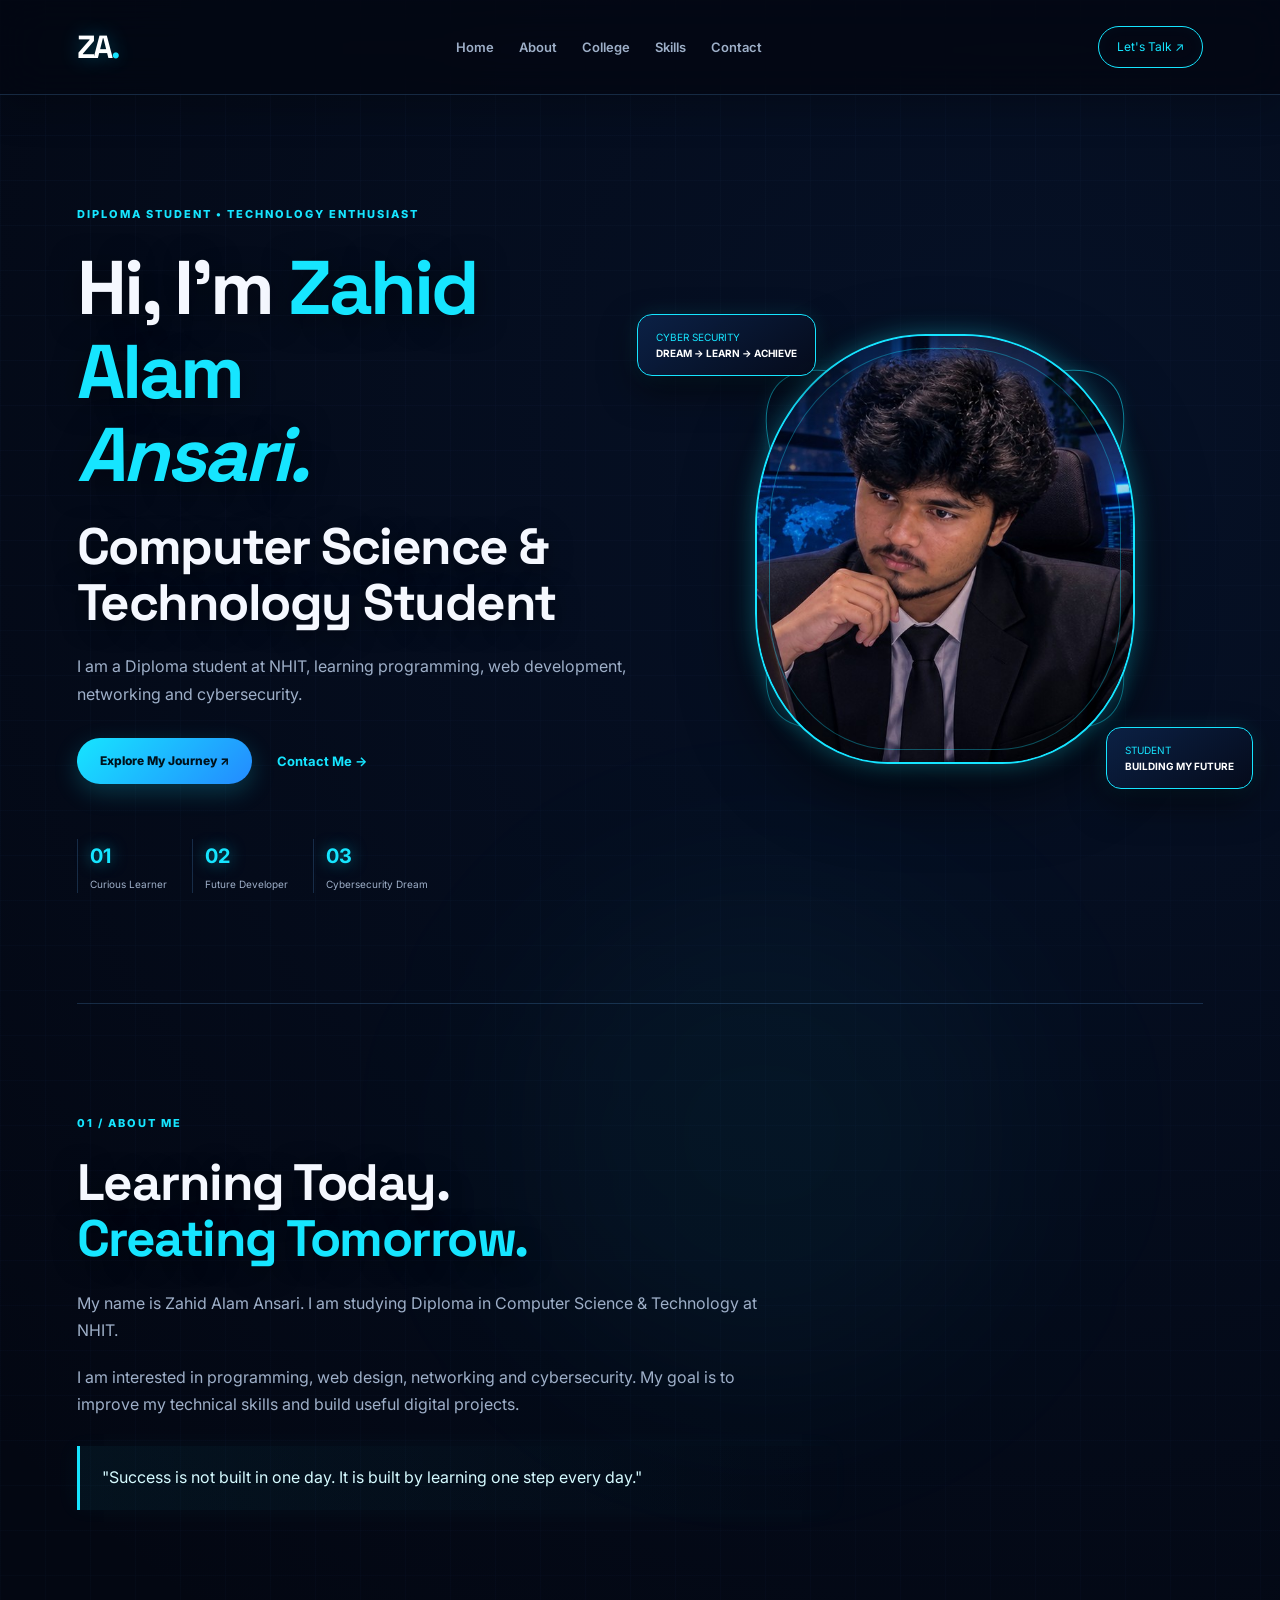
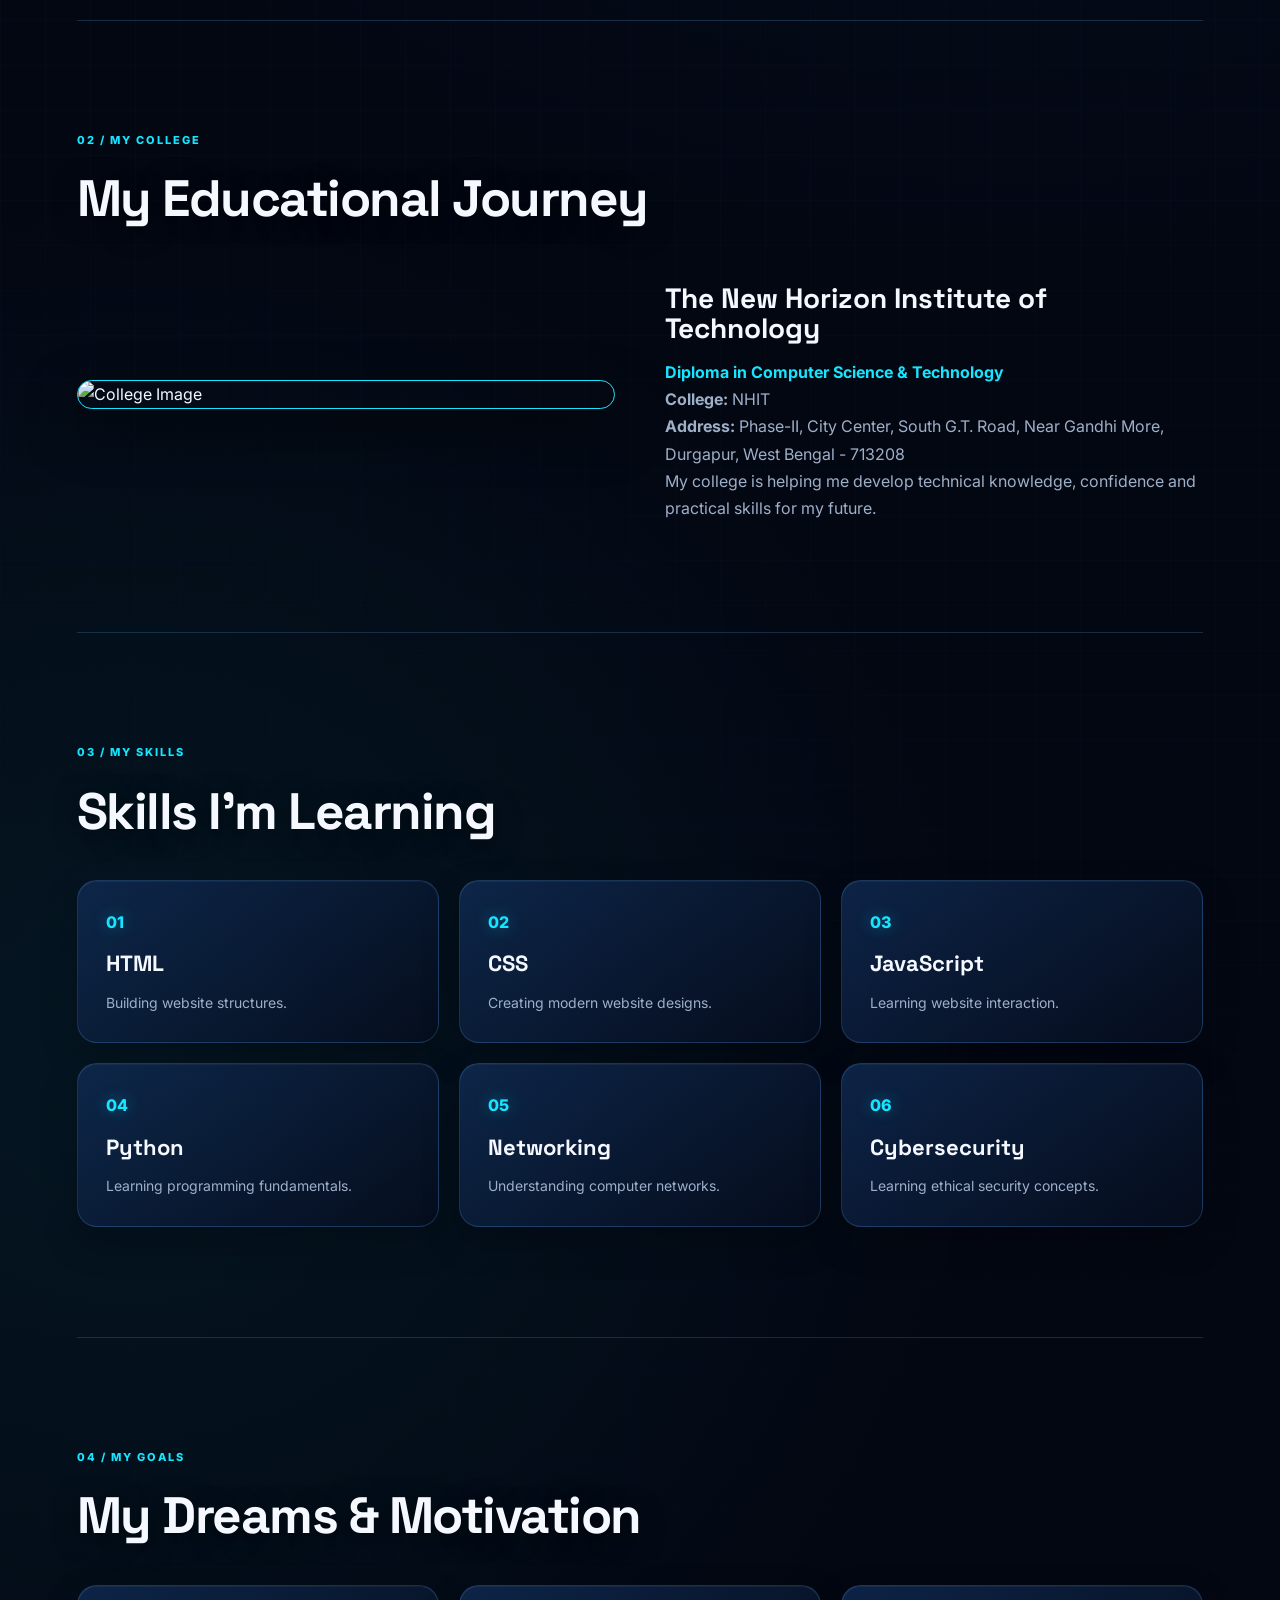
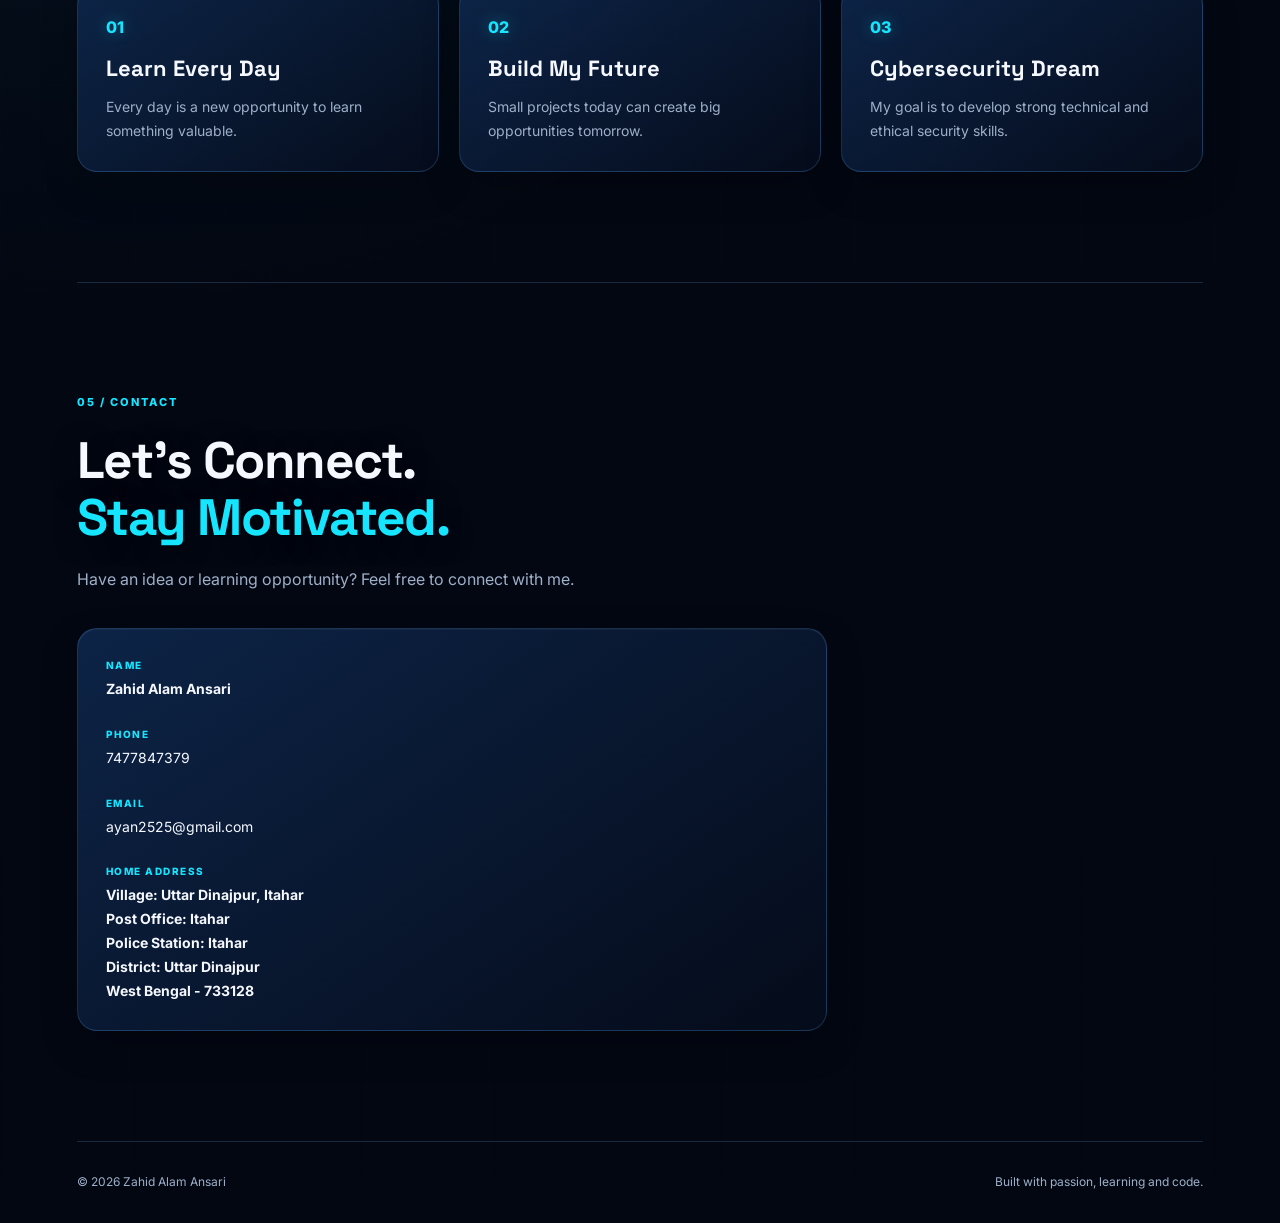
==== commit cc1aba1c: "Add files via upload" ====
--- a/index.html
+++ b/index.html
@@ -188,10 +188,7 @@
 
     <div class="college-image">
 
-      <img
-        src="images/college.jpg"
-        alt="The New Horizon Institute of Technology"
-      >
+      <img src="./images/college.jpg" alt="College Image">
 
     </div>
 
